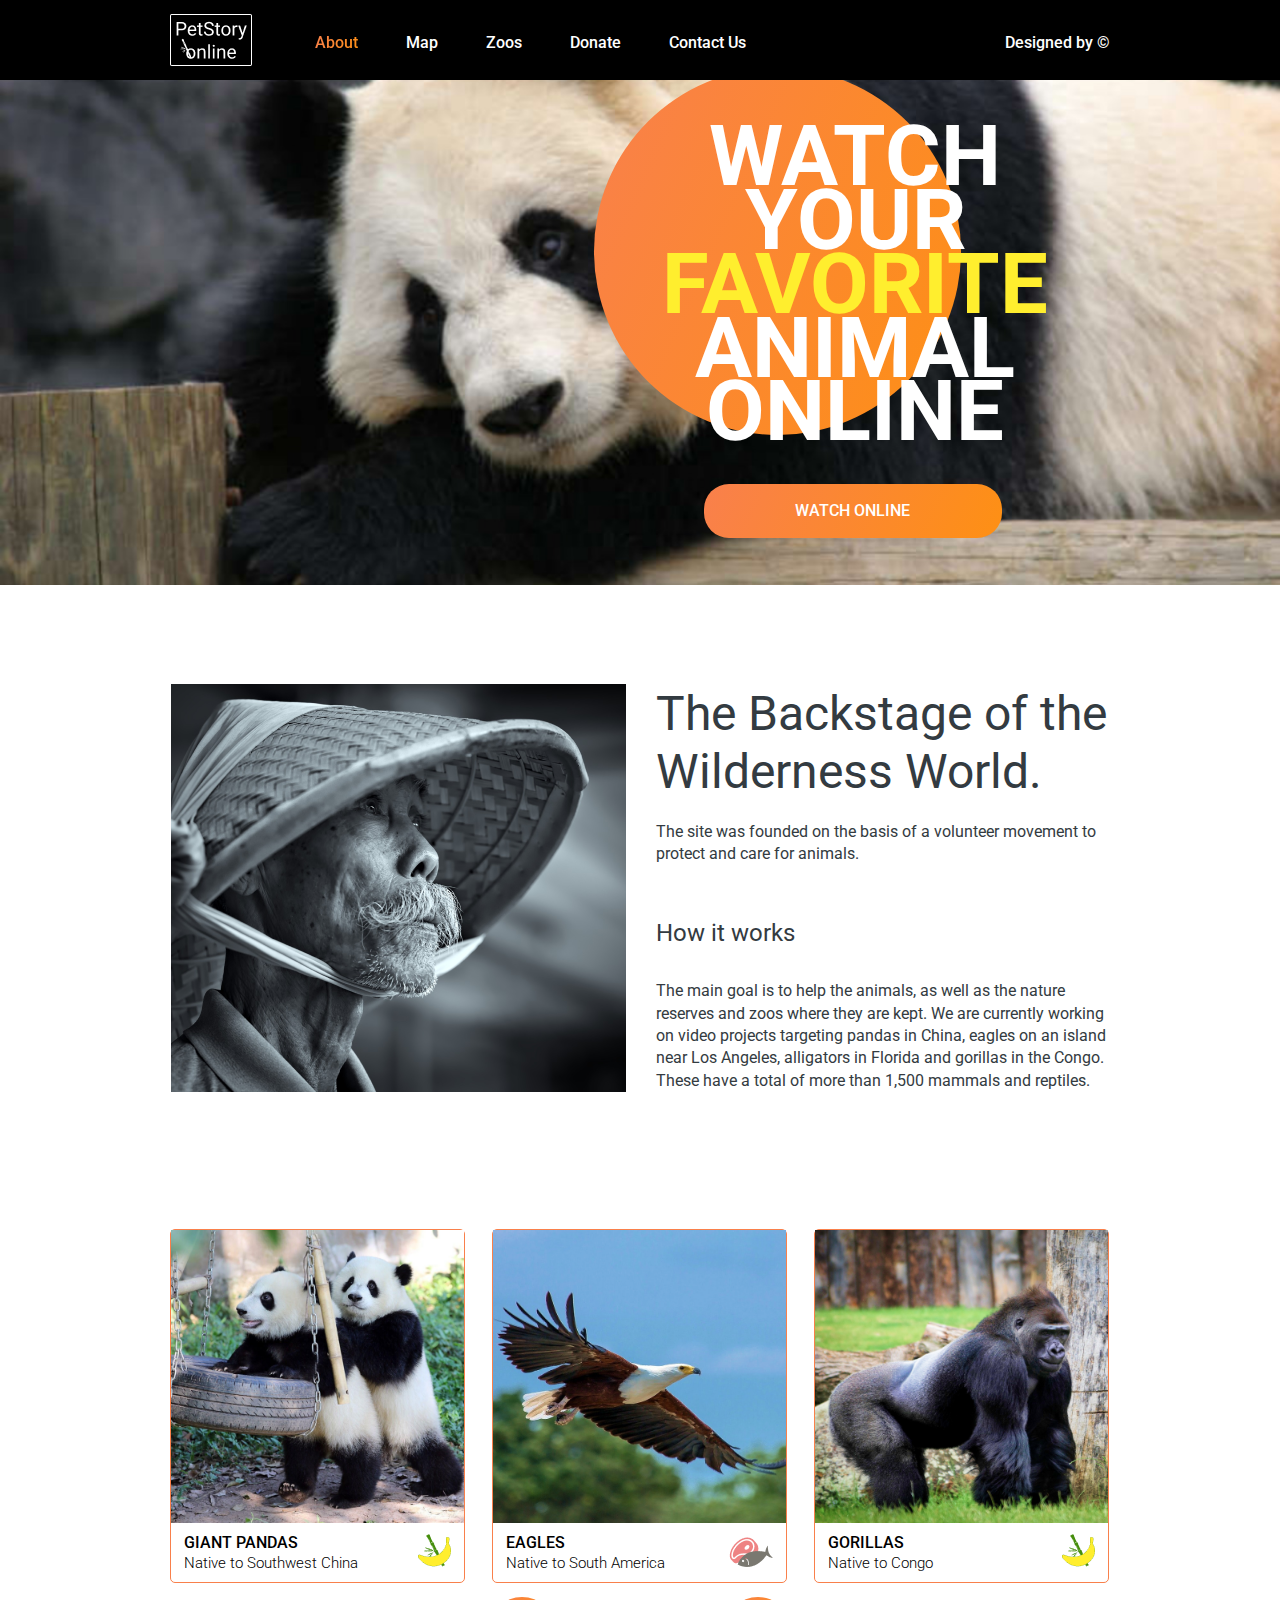
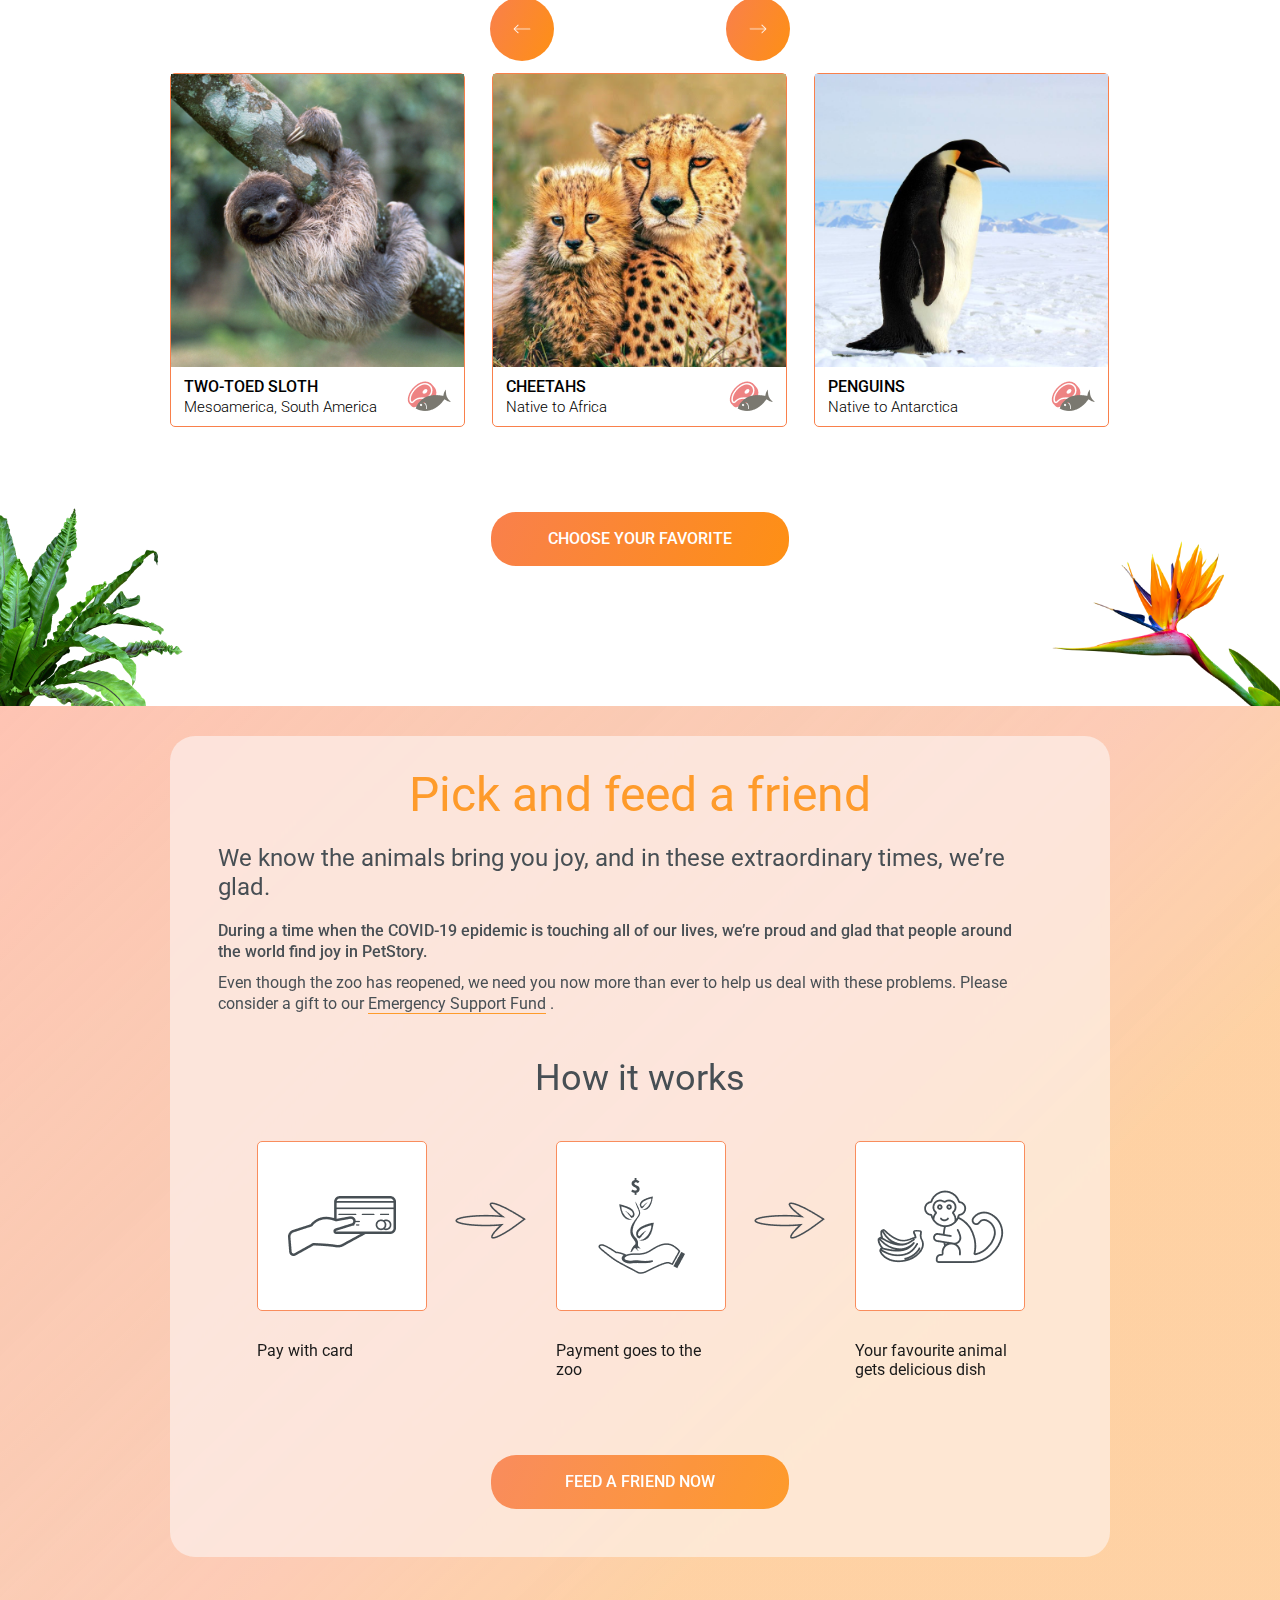
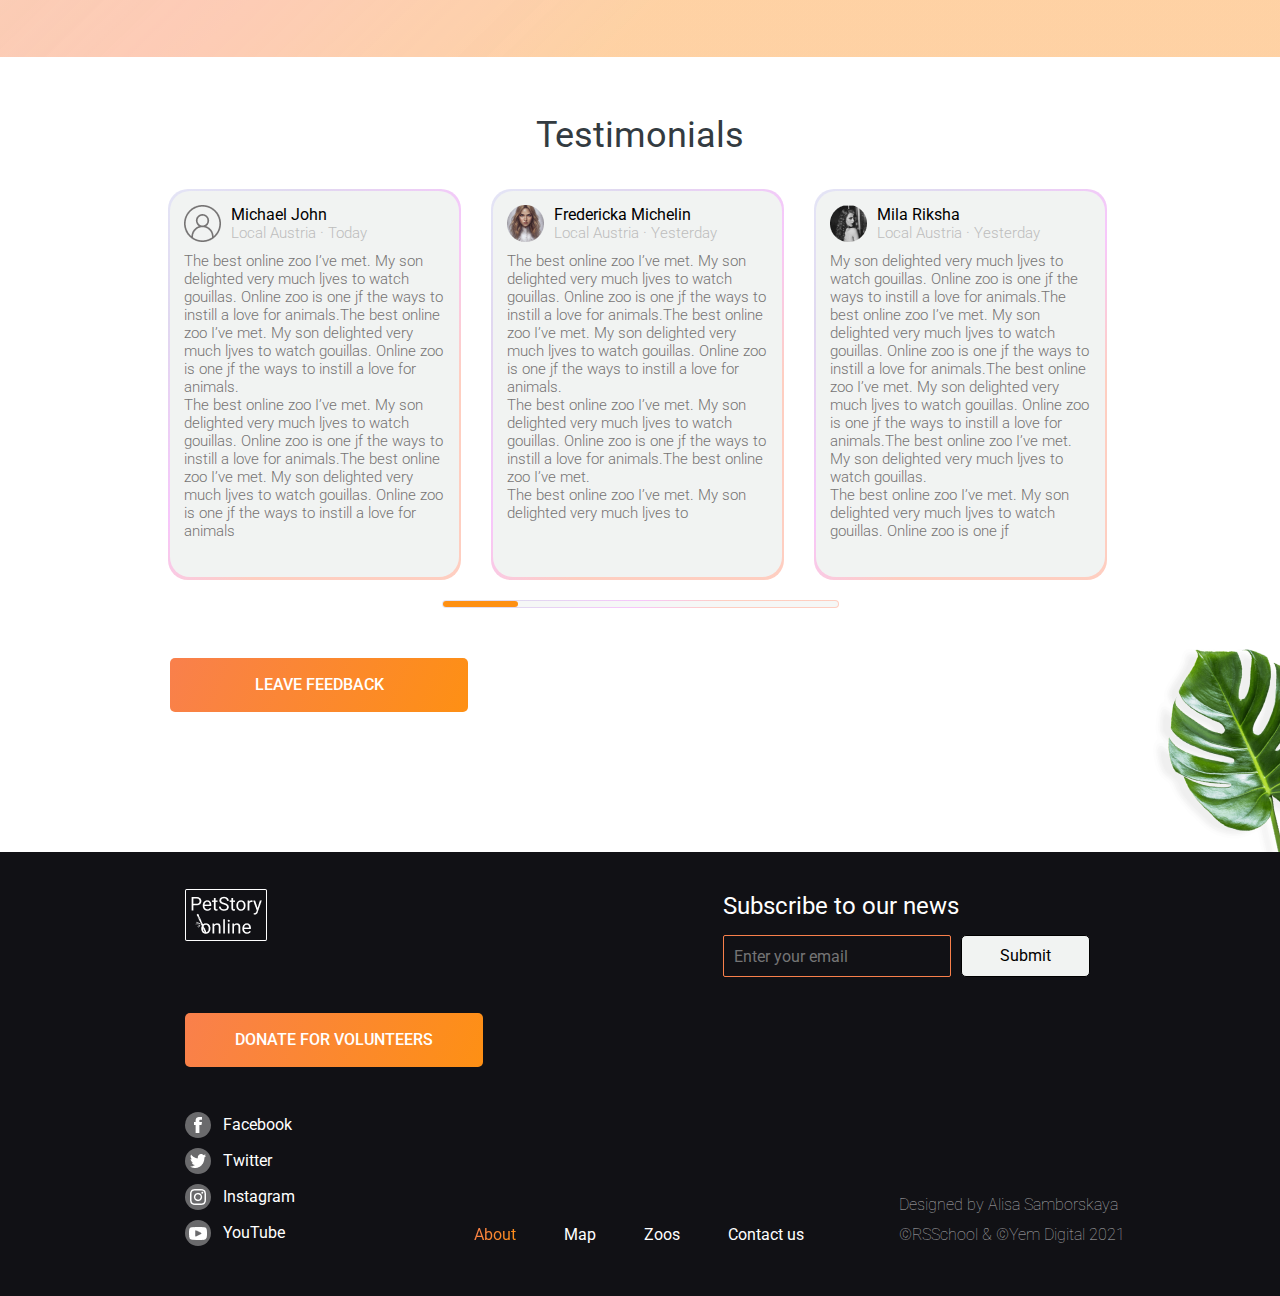
==== pages/main/index.html @ c28e4dde "fix:js" ====
<!DOCTYPE html>
<html lang="en">
<head>
    <meta charset="UTF-8">
    <meta http-equiv="X-UA-Compatible" content="IE=edge">
    <meta name="viewport" content="width=device-width, initial-scale=1.0">
    <title>Online-zoo</title>
    <link rel="stylesheet" href="style.css">
    <link rel="preconnect" href="https://fonts.googleapis.com">
<link rel="preconnect" href="https://fonts.gstatic.com" crossorigin>
<link href="https://fonts.googleapis.com/css2?family=Roboto:wght@100;300;400;500;700&display=swap" rel="stylesheet">
<style>
    html{
    scroll-behavior: smooth;
}
</style>
</head>
<body>
    <header class="header">
      <div class="header_wrap wrapper" id="header">
        <a href="../main/index.html" class="burger_logo"><img src="../../assets/icons/logo_footer (1).png" alt="logo"></a>
        <div class="header_wrap_list">
            <a href="../main/index.html"><img src="../../assets/icons/logo_footer.png" alt="logo"></a>
        <h1>PetStory Online</h1>
       <ul>
        <li class="active"><a href="../main/index.html">About</a></li>
        <li class="active">Map</li>
        <li class="active">Zoos</li>
        <li class="active"><a href="../donate/index.html">Donate</a></li>
        <li class="active">Contact Us</li>
       </ul>
        </div>
       <p><a href="https://www.figma.com/file/XJE8p36rRzBeCbb7orxvt0/online-zoo-3-weeks-(Copy)?node-id=153%3A45" class="active">Designed by ©</a></p>
       <img src="../../assets/icons/burger_menu (1).png" alt="burger" class="burger_menu">
      </div>
    </header>
    <div class="watch">
        <div class="watch_wrap wrapper">
           <div class="watch_wrap_main">
                <div class="watch_wrap_text">
                </div>
                <p>
                    Watch your <span>favorite</span> animal online
                </p>
                <button type="button">watch online</button>
            </div>
        </div>
    </div>
    <main class="main">
        <div class="main_wrap wrapper">
            <img src="../../assets/images/bamboo-cap.png" alt="image" class="image">
            <img src="../../assets/images/bamboo-capsmall.png" alt="image" class="image2">
            <div class="main_info">
                <h2>The Backstage of the Wilderness World.</h2>
                <p class="main_info_text">The site was founded on the basis of a volunteer movement to protect and care for animals.</p>
                <p class="main_info_header">How it works </p>
                <p class="main_info_text2">The main goal is to help the animals, as well as the nature reserves and zoos where they are kept. We are currently working on video projects targeting pandas in China, eagles on an island near Los Angeles, alligators in Florida and gorillas in the Congo. These have a total of more than 1,500 mammals and reptiles.</p>
            </div>
        </div>
       <img src="../../assets/images/flower_foto1.png" alt="flower"
       class="main_fixed">
    </main>
    <div class="foto_fon">
        <img src="../../assets/images/palm_foto (1).png" alt="palm_image" class="foto_fixed0">
        <img src="../../assets/images/palm_foto.png" alt="palm_image" class="foto_fixed">
        <img src="../../assets/images/strelitzia 1.png" alt="palm_image" class="foto_fixed2">
        <div class="foto wrapper">
            <div class="foto_list wrapper">
              <button type="button" class="move_btns"><img src="../../assets/icons/Vector2.png" alt="vector" ></button>
              <div class="list_container">
                  <div class="foto_list_item">
                      <img src="../../assets/images/Rectangle 5.png" alt="animal_foto"  class="animal">
                      <div class="hidden">
                          <div class="hidden_text">
                              <p>giant Pandas</p>
                              <p>Native to Southwest China</p>
                          </div>
                          <img src="../../assets/icons/banana-bamboo_icon.png" alt="icon">
                      </div>
                  </div>
              </div>
              <div class="list_container">
                  <div class="foto_list_item">
                      <img src="../../assets/images/Rectangle 6.png" alt="animal_foto"  class="animal">
                      <div class="hidden">
                          <div class="hidden_text">
                              <p>Eagles</p>
                              <p>Native to South America</p>
                          </div>
                          <img src="../../assets/icons/meet-fish_icon.png" alt="icon">
                      </div>
                  </div>
              </div>
             <div class="list_container">
              <div class="foto_list_item">
                  <img src="../../assets/images/Rectangle 7.png" alt="animal_foto"  class="animal">
                  <div class="hidden">
                      <div class="hidden_text">
                          <p>Gorillas</p>
                          <p>Native to Congo</p>
                      </div>
                      <img src="../../assets/icons/banana-bamboo_icon.png" alt="icon">
                  </div>
              </div>
             </div>
             <div class="list_container">
              <div class="foto_list_item">
                  <img src="../../assets/images/Rectangle 8.png" alt="animal"  class="animal">
                  <div class="hidden">
                      <div class="hidden_text">
                          <p>Two-toed Sloth</p>
                          <p>Mesoamerica, South America</p>
                      </div>
                      <img src="../../assets/icons/meet-fish_icon.png" alt="icon">
                  </div>
              </div>
             </div>
            <div class="list_container">
              <div class="foto_list_item">
                  <img src="../../assets/images/Rectangle 9.png" alt="animal_foto"  class="animal">
                  <div class="hidden">
                      <div class="hidden_text">
                          <p>cheetahs</p>
                          <p>Native to Africa</p>
                      </div>
                      <img src="../../assets/icons/meet-fish_icon.png" alt="icon">
                  </div>
              </div>
            </div>
             <div class="list_container">
              <div class="foto_list_item">
                  <img src="../../assets/images/Rectangle 10.png" alt="animal_foto"  class="animal">
                  <div class="hidden">
                      <div class="hidden_text">
                          <p>Penguins</p>
                          <p>Native to Antarctica</p>
                      </div>
                      <img src="../../assets/icons/meet-fish_icon.png" alt="icon">
                  </div>
              </div>
             </div>
              <button type="button" class="move_btns"><img src="../../assets/icons/Vector2.png" alt="vector" ></button>
            </div>
            <div class="foto_favorite wrapper">
              <button>choose your favorite</button>
            </div>
          </div>
    </div>
    
    <div class="feed">
        <div class="feed_wrap wrapper">
            <h3>Pick and feed a friend</h3>
            <p class="feed_wrap_postheader">We know the animals bring you joy, and in these extraordinary times, we’re glad.</p>
            <p class="feed_wrap_styled">During a time when the COVID-19 epidemic is touching all of our lives, we’re proud and glad that people around the world find joy in PetStory.</p>
            <p class="feed_wrap_text">Even though the zoo has reopened, we need you now more than ever to help us deal with these problems. Please consider a gift to our <span><a href="../donate/index.html">Emergency Support Fund</a></span> . </p>
            <p class="feed_wrap_how">How it works</p>
            <div class="feed_wrap_images">
                <div class="feed_wrap_images_item">
                    <div class="conteiner">
                        <img src="../../assets/icons/pay.png" alt="icon">
                    </div>
                    <div>Pay with card       </div>
                </div>
                <img src="../../assets/icons/Vector.png" alt="arrow" class="arrow">
                <img src="../../assets/icons/arrow_green.png" alt="arrow" class="arrow2">
                <div class="feed_wrap_images_item">
                    <div class="conteiner">
                        <img src="../../assets/icons/zoo.png" alt="icon">
                    </div>
                    <div>Payment goes to the zoo</div>
                </div>
                <img src="../../assets/icons/Vector.png" alt="arrow" class="arrow">
                <img src="../../assets/icons/arrow_green.png" alt="arrow" class="arrow3">
                <div class="feed_wrap_images_item last">
                    <div class="conteiner">
                        <img src="../../assets/icons/monkey.png" alt="icon">
                    </div>
                    <div>Your favourite animal gets delicious dish</div>
                </div>
            </div>
            <div class="feed_btns"><form action="../donate/index.html">
                <button type="submit">Feed a friend now</button>
            </form>
               
            </div>
        </div>
      </div>
      <div class="testimonials">
        <div class="testimonials_wrap wrapper">
            <h3>Testimonials</h3>
            <div class="testimonials_wrap_container">
                <div class="container_item">
                    <div class="border">
                        <div class="container_item_header">
                            <img src="../../assets/icons/user_icon.png" alt="foto">
                            <div>
                                <p>Michael John</p>
                                <p>Local Austria &#183; Today</p>
                            </div>
                        </div>
                        <p class="container_item_text">The best online zoo I’ve met. My son delighted very much ljves to watch gouillas. Online zoo is one jf the ways to instill a love for animals.The best online zoo I’ve met. My son delighted very much ljves to watch gouillas. Online zoo is one jf the ways to instill a love for animals.<br>
                            The best online zoo I’ve met. My son delighted very much ljves to watch gouillas. Online zoo is one jf the ways to instill a love for animals.The best online zoo I’ve met. My son delighted very much ljves to watch gouillas. Online zoo is one jf the ways to instill a love for <span>animals</span>
                            </p>
                    </div>
                </div>
                <div class="container_item">
                    <div class="border">
                        <div class="container_item_header">
                            <img src="../../assets/icons/Ellipse 2.png" alt="foto">
                            <div>
                                <p>Oskar Samborsky</p>
                                <p>Local Austria &#183; Yesterday</p>
                            </div>
                        </div>
                        <p class="container_item_text">Online zoo is one jf the ways to instill a love for animals.The best online zoo I’ve met. My son delighted very much ljves to watch gouillas. Online zoo is one jf the ways to instill a love for animals.The best online zoo I’ve met. My son delighted very much ljves to watch gouillas.<br>The best online zoo I’ve met. My son delighted very much ljves to watch gouillas. Online zoo is one jf the ways to instill a love for animals.The best online zoo I’ve met. My son delighted very much ljves to watch gouillas. Online zoo is one jf the ways to instill a love for</p>
                    </div>
                </div>
                <div class="container_item">
                    <div class="border">
                        <div class="container_item_header">
                            <img src="../../assets/icons/Ellipse 3.png" alt="foto">
                            <div>
                                <p>Fredericka Michelin</p>
                                <p>Local Austria &#183; Yesterday</p>
                            </div>
                        </div>
                        <p class="container_item_text">The best online zoo I’ve met. My son delighted very much ljves to watch gouillas. Online zoo is one jf the ways to instill a love for animals.The best online zoo I’ve met. My son delighted very much ljves to watch gouillas. Online zoo is one jf the ways to instill a love for animals.<br>
                            The best online zoo I’ve met. My son delighted very much ljves to watch gouillas. Online zoo is one jf the ways to instill a love for animals.The best online zoo I’ve met.<br>
                            The best online zoo I’ve met. My son delighted very much ljves to 
                            </p>
                    </div>
                </div>
                <div class="container_item">
                    <div class="border">
                        <div class="container_item_header">
                            <img src="../../assets/icons/Ellipse 2 (1).png" alt="foto">
                            <div>
                                <p>Mila Riksha</p>
                                <p>Local Austria &#183; Yesterday</p>
                            </div>
                        </div>
                        <p class="container_item_text">My son delighted very much ljves to watch gouillas. Online zoo is one jf the ways to instill a love for animals.The best online zoo I’ve met. My son delighted very much ljves to watch gouillas. Online zoo is one jf the ways to instill a love for animals.The best online zoo I’ve met. My son delighted very much ljves to watch gouillas. Online zoo is one jf the ways to instill a love for animals.The best online zoo I’ve met. My son delighted very much ljves to watch gouillas.<br>
                            The best online zoo I’ve met. My son delighted very much ljves to watch gouillas. Online zoo is one jf 
                            </p>
                    </div>
                </div>
            </div>
            <div class="scroll_bar">
                <div class="scroll_bar_border">
                    <div class="scroll_bar_border_item"></div>
                </div>
            </div>
            <div class="testimonials_wrap_btns">
                <button type="button">leave feedback</button>
            </div>
        </div>
        <img src="../../assets/images/leav_foto.png" alt="leave" class="testimonials_fixed">
        <img src="../../assets/images/leav_foto (1).png" alt="leave" class="testimonials_fixed2">
      </div>
      <footer class="footer">
          <div class="footer_wrap wrapper">
            <div class="footer_wrap_media">
                <ul class="social_list">
                    <li><div><a href="https://www.facebook.com" class="link2"><img src="../../assets/icons/Fill 211.png" alt="icon"></a></div><a href="https://www.facebook.com" class="link">Facebook</a></li>
                    <li><div><a href="https://twitter.com/?lang=ru" class="link2"><img src="../../assets/icons/Fill 172.png" alt="icon"></a></a></div><a href="https://twitter.com/?lang=ru" class="link">Twitter</a></li>
                    <li><div><a href="https://www.instagram.com" class="link2"><img src="../../assets/icons/Fill 166.png" alt="icon"></a></div><a href="https://www.instagram.com" class="link">Instagram</a></li>
                    <li><div><a href="https://www.youtube.com" class="link2"><img src="../../assets/icons/Fill 213.png" alt="icon"></a></div><a href="https://www.youtube.com" class="link">YouTube</a></li>
                </ul>
                <ul class="footer_wrap_list">
                    <li class="active_footer"><a href="#header" class="link">About</a></li>
                    <li class="active_footer">Map</li>
                    <li class="active_footer">Zoos</li>
                    <li class="active_footer">Contact us</li>
                </ul>
                <div class="footer_wrap_email_design">
                    <p>Designed by Alisa Samborskaya</p>
                    <p>©RSSchool & ©Yem Digital 2021</p>
                 </div>
            </div>
            <div class="footer_wrap_email">
                <form action="../donate/index.html" class="form1">
                    <img src="../../assets/icons/bamboo_mini.png" alt="img" class="mini">
                    <a href="#header" class="logo"><img src="../../assets/icons/logo_footer.png" alt="logo"></a>
                    <a href="#header" class="logo3"><img src="../../assets/icons/PetStory online2.png" alt="logo"></a>
                    <button type="submit">donate for volunteers</button>
                </form>
                <div class="right_form">
                    <p class="footer_wrap_email_text">Subscribe to our news</p>
                 <form class="form2">
                    <input type="email" name="email" id="email" placeholder="Enter your email" required>
                    <button type="submit" class="inp_btn">Submit</button>
                 </form>
            </div>
          </div>
       </div>
      </footer>
    <script src="script.js"></script>
</body>
</html>
---- pages/main/style.css ----
* {
  margin: 0;
  padding: 0;
  font-family: "Roboto", sans-serif;
}

a {
  text-decoration: none;
  color: inherit;
}

.focused {
  background: linear-gradient(113.96deg, #F9804B 1.49%, #FE9013 101.44%);
  -webkit-background-clip: text;
  -webkit-text-fill-color: transparent;
  background-clip: text;
  cursor: pointer;
  border: none;
  box-shadow: none;
  outline: none;
}

.wrapper {
  width: 1160px;
  margin: 0 auto;
  overflow: hidden;
}

.header {
  background-color: #000000;
  font-weight: 500;
  font-size: 16px;
  line-height: 140%;
  color: #FFFFFF;
}
.header .burger_menu {
  display: none;
}
.header .burger_logo {
  display: none;
}
.header_wrap {
  display: flex;
  justify-content: space-between;
  align-items: center;
  padding: 14px 0;
}
.header_wrap h1 {
  display: none;
}
.header_wrap_list {
  display: flex;
  align-items: center;
  gap: 63px;
}
.header_wrap ul {
  display: flex;
  gap: 58px;
}
.header_wrap ul li {
  list-style-type: none;
}
.header_wrap ul li:hover {
  background: linear-gradient(113.96deg, #F9804B 1.49%, #FE9013 101.44%);
  -webkit-background-clip: text;
  -webkit-text-fill-color: transparent;
  background-clip: text;
  cursor: pointer;
}
.header_wrap a {
  text-decoration: none;
  color: #FFFFFF;
}
.header_wrap a:hover {
  background: linear-gradient(113.96deg, #F9804B 1.49%, #FE9013 101.44%);
  -webkit-background-clip: text;
  -webkit-text-fill-color: transparent;
  background-clip: text;
  cursor: pointer;
}

.watch {
  width: 100%;
  height: 700px;
  background-image: url(../../assets/images/Giant\ Panda.png);
  background-repeat: no-repeat;
  background-position: center;
  background-size: cover;
}
.watch_wrap {
  display: flex;
  justify-content: right;
}
.watch_wrap_main {
  display: flex;
  flex-direction: column;
  margin-top: 12px;
  align-items: center;
  gap: 60px;
}
.watch_wrap_main button {
  background: linear-gradient(113.96deg, #F9804B 1.49%, #FE9013 101.44%);
  width: 298px;
  height: 54px;
  border-radius: 25px;
  font-weight: 500;
  font-size: 16px;
  line-height: 140%;
  text-align: center;
  text-transform: uppercase;
  color: #FFFFFF;
  border: none;
  margin-left: 170px;
}
.watch_wrap_main button:hover {
  background: #E47209;
}
.watch_wrap_main button:active {
  background: #4B9200;
}
.watch_wrap_main p {
  margin-top: -450px;
  margin-left: 165px;
  width: 500px;
  z-index: 5;
  font-style: normal;
  font-weight: 700;
  font-size: 106.496px;
  line-height: 75%;
  text-transform: uppercase;
  color: #FFFFFF;
  text-align: center;
}
.watch_wrap_main p span {
  color: #FFEE2E;
}
.watch_wrap_text {
  margin-right: 15px;
  background: linear-gradient(113.96deg, #F9804B 1.49%, #FE9013 101.44%);
  border-radius: 50%;
  width: 465px;
  height: 465px;
}

.main {
  position: relative;
  margin-left: 2px;
  margin-top: 140px;
  margin-bottom: 155px;
}
.main_fixed {
  position: absolute;
  right: 0;
  top: -130px;
}
.main_wrap {
  display: flex;
  gap: 85px;
  justify-content: space-between;
  color: #333B41;
}
.main_wrap .image2 {
  display: none;
}
.main_info_text {
  margin-top: 20px;
  font-weight: 400;
  font-size: 16px;
  line-height: 140%;
}
.main_info_text2 {
  margin-top: 32px;
  font-weight: 400;
  font-size: 16px;
  line-height: 140%;
}
.main_info h2 {
  font-weight: 400;
  font-size: 48px;
  line-height: 120%;
}
.main_info_header {
  margin-top: 54px;
  margin-bottom: 12px;
  font-size: 24px;
  line-height: 120%;
}

.foto {
  position: relative;
}
.foto_fixed0 {
  display: none;
}
.foto_fixed {
  position: absolute;
  bottom: 0;
}
.foto_fixed2 {
  position: absolute;
  bottom: 0;
  right: 0;
}
.foto_favorite {
  padding: 80px 0 100px;
  display: flex;
  justify-content: center;
  align-items: center;
}
.foto_favorite button {
  background: linear-gradient(113.96deg, #F9804B 1.49%, #FE9013 101.44%);
  width: 298px;
  height: 54px;
  border-radius: 25px;
  font-weight: 500;
  font-size: 16px;
  line-height: 140%;
  text-align: center;
  text-transform: uppercase;
  color: #FFFFFF;
  border: none;
}
.foto_favorite button:hover {
  background: #E47209;
}
.foto_favorite button:active {
  background: #4B9200;
}
.foto .move_btns {
  background: linear-gradient(113.96deg, #F9804B 1.49%, #FE9013 101.44%);
  display: flex;
  justify-content: center;
  align-items: center;
  border: none;
  padding: 27px 23px;
  border-radius: 50%;
  position: absolute;
  top: 50%;
  transform: translate(0, -37%);
}
.foto .move_btns:hover {
  background: #E47209;
}
.foto .move_btns:active {
  background: #4B9200;
}
.foto .move_btns:first-child {
  left: -81px;
}
.foto .move_btns:last-child {
  right: -81px;
}
.foto .move_btns:last-child img {
  transform: rotate(180deg);
}
.foto_list {
  position: relative;
  display: flex;
  flex-wrap: wrap;
  align-items: center;
}
.foto_list .list_container {
  height: 426px;
  margin-right: 27px;
  margin-top: 20px;
}
.foto_list .list_container:nth-child(4) {
  margin-right: 0px;
}
.foto_list .list_container:nth-child(7) {
  margin-right: 0px;
}
.foto_list_item {
  position: relative;
  display: flex;
  flex-direction: column;
  border: 1px solid #F9804B;
  border-radius: 5px;
  width: 366px;
  height: 426px;
  transition: 0.5s;
}
.foto_list_item .animal_foto {
  width: 366px;
  position: absolute;
}
.foto_list_item:hover .animal {
  transition: 0.5s;
  filter: brightness(50%);
  transform: scale(1.05);
}
.foto_list_item:hover .hidden {
  bottom: 50%;
}
.foto_list_item:hover .hidden p {
  color: #E0D8F0;
}

.foto_fon {
  position: relative;
}

.hidden {
  justify-content: space-between;
  position: absolute;
  bottom: 0;
  right: 0;
  left: 0;
  display: flex;
  transition: 0.7s;
  align-items: center;
  padding: 8px 13px 15px;
}
.hidden p:first-child {
  font-weight: 500;
  font-size: 16px;
  line-height: 140%;
  text-transform: uppercase;
  color: #000000;
}
.hidden p:last-child {
  font-weight: 300;
  font-size: 15px;
  line-height: 120%;
  color: #000000;
}

.feed {
  background: linear-gradient(315.75deg, rgba(254, 210, 144, 0.7) 30.06%, #FEBDAB 100.95%, rgba(254, 210, 144, 0.7) 106.36%), linear-gradient(315.75deg, rgba(254, 189, 171, 0.74) 30.06%, rgba(243, 169, 248, 0.66) 50.74%, #E0D8F0 80.49%, #EAF7FE 127.9%, #EAF7FE 149.54%), linear-gradient(315.75deg, rgba(254, 189, 171, 0.74) 30.06%, rgba(243, 169, 248, 0.66) 50.74%, #E0D8F0 80.49%, #EAF7FE 127.9%, #EAF7FE 149.54%);
  opacity: 0.9;
  padding: 69px 0 100px;
}
.feed .feed_btns {
  display: flex;
  justify-content: center;
  padding-top: 57px;
  margin-right: 67px;
}
.feed .feed_btns button {
  background: linear-gradient(113.96deg, #F9804B 1.49%, #FE9013 101.44%);
  width: 298px;
  height: 54px;
  border-radius: 25px;
  font-weight: 500;
  font-size: 16px;
  line-height: 140%;
  text-align: center;
  text-transform: uppercase;
  color: #FFFFFF;
  border: none;
}
.feed .feed_btns button:hover {
  background: #E47209;
}
.feed .feed_btns button:active {
  background: #4B9200;
}
.feed_wrap {
  background: rgba(253, 253, 255, 0.52);
  -webkit-backdrop-filter: blur(2px);
          backdrop-filter: blur(2px);
  border-radius: 25px;
  padding: 41px 30px 59px 99px;
  box-sizing: border-box;
}
.feed_wrap h3 {
  margin-right: 58px;
  font-weight: 400;
  font-size: 48px;
  line-height: 120%;
  text-align: center;
  color: #FE9013;
}
.feed_wrap_postheader {
  font-weight: 400;
  font-size: 24px;
  line-height: 120%;
  color: #333B41;
  margin-top: 35px;
}
.feed_wrap_styled {
  font-weight: 500;
  font-size: 16px;
  line-height: 130%;
  color: #333B41;
  margin-top: 40px;
}
.feed_wrap_text {
  font-weight: 400;
  font-size: 16px;
  line-height: 130%;
  color: #333B41;
  margin-top: 10px;
  width: 863px;
}
.feed_wrap_text span {
  border-bottom: 1px solid #FE9013;
}
.feed_wrap_how {
  font-weight: 400;
  font-size: 36px;
  line-height: 130%;
  color: #333B41;
  margin: 60px 70px 40px 0;
  text-align: center;
}
.feed_wrap_images {
  display: flex;
  align-items: center;
  gap: 30px;
  justify-content: center;
  margin-right: 65px;
}
.feed_wrap_images .arrow {
  margin-bottom: 85px;
}
.feed_wrap_images .arrow2 {
  display: none;
}
.feed_wrap_images .arrow3 {
  display: none;
}
.feed_wrap_images_item {
  display: flex;
  flex-direction: column;
  gap: 30px;
  width: 168px;
  height: 244px;
}
.feed_wrap_images_item .conteiner {
  border: 1px solid #F9804B;
  border-radius: 5px;
  width: 168px;
  height: 168px;
  background: #FFFFFF;
  display: flex;
  justify-content: center;
  align-items: center;
}

.testimonials {
  margin-top: 140px;
  position: relative;
  padding-bottom: 180px;
}
.testimonials_wrap {
  display: flex;
  flex-direction: column;
  align-items: center;
}
.testimonials_wrap h3 {
  font-weight: 400;
  font-size: 36px;
  line-height: 130%;
  text-align: center;
  color: #333B41;
  margin-bottom: 50px;
}
.testimonials_wrap_container {
  display: flex;
  gap: 30px;
  margin-bottom: 10px;
}
.testimonials_wrap .container_item {
  background: linear-gradient(315.75deg, rgba(254, 189, 171, 0.74) 30.06%, rgba(243, 169, 248, 0.66) 50.74%, #E0D8F0 80.49%, #EAF7FE 127.9%, #EAF7FE 149.54%);
  padding: 2px;
  border-radius: 20px;
  width: 268px;
  height: 391px;
  box-sizing: border-box;
  overflow-y: hidden;
}
.testimonials_wrap .container_item .border {
  background-color: #F1F3F2;
  border-radius: 20px;
  padding: 14px;
  padding-bottom: 20px;
}
.testimonials_wrap .container_item_header {
  display: flex;
  align-items: center;
  margin-bottom: 10px;
  gap: 10px;
}
.testimonials_wrap .container_item_header p:first-child {
  font-weight: 400;
  font-size: 16px;
  line-height: 120%;
  color: #000000;
}
.testimonials_wrap .container_item_header p:last-child {
  font-weight: 300;
  font-size: 15px;
  line-height: 120%;
  color: #BDBDBD;
}
.testimonials_wrap .container_item_text {
  font-weight: 300;
  font-size: 15px;
  line-height: 120%;
  color: #767474;
}
.testimonials_wrap .scroll_bar {
  margin-top: 10px;
  margin-bottom: 30px;
  width: 599px;
  height: 8px;
  padding: 1px;
  box-sizing: border-box;
  border-radius: 5px;
  background: linear-gradient(315.75deg, rgba(254, 189, 171, 0.74) 30.06%, rgba(243, 169, 248, 0.66) 50.74%, #E0D8F0 80.49%, #EAF7FE 127.9%, #EAF7FE 149.54%);
}
.testimonials_wrap .scroll_bar_border {
  background: #F5F7F6;
  width: 597px;
  height: 6px;
  border-radius: 5px;
}
.testimonials_wrap .scroll_bar_border_item {
  height: 6px;
  border-radius: 5px;
  background: #FE9013;
  width: 115.2px;
}
.testimonials_wrap .scroll_bar_border_item:hover {
  background: #E47209;
}
.testimonials_wrap .scroll_bar_border_item:active {
  background: #4B9200;
}
.testimonials_wrap_btns {
  align-self: flex-start;
}
.testimonials_wrap_btns button {
  background: linear-gradient(113.96deg, #F9804B 1.49%, #FE9013 101.44%);
  width: 298px;
  height: 54px;
  border-radius: 25px;
  font-weight: 500;
  font-size: 16px;
  line-height: 140%;
  text-align: center;
  text-transform: uppercase;
  color: #FFFFFF;
  border: none;
  border-radius: 5px;
}
.testimonials_wrap_btns button:hover {
  background: #E47209;
}
.testimonials_wrap_btns button:active {
  background: #4B9200;
}
.testimonials_fixed {
  position: absolute;
  right: 0;
  bottom: 0;
}
.testimonials_fixed2 {
  display: none;
}

.footer {
  background: #111115;
}
.footer_wrap {
  display: flex;
  padding: 41px 0 50px;
  flex-direction: column-reverse;
}
.footer_wrap_list {
  display: flex;
  list-style: none;
  font-weight: 400;
  font-size: 16px;
  line-height: 140%;
  color: #FFFFFF;
  align-self: flex-end;
  margin-left: 120px;
  z-index: 5;
}
.footer_wrap_list li {
  margin-right: 60px;
}
.footer_wrap_list li:last-child {
  margin-right: 0px;
}
.footer_wrap_list .link {
  text-decoration: none;
  color: #FFFFFF;
}
.footer_wrap_list li:hover {
  background: linear-gradient(113.96deg, #F9804B 1.49%, #FE9013 101.44%);
  -webkit-background-clip: text;
  -webkit-text-fill-color: transparent;
  background-clip: text;
  cursor: pointer;
}
.footer_wrap_media {
  display: flex;
  align-items: flex-end;
  justify-content: space-between;
}
.footer_wrap_media .logo {
  width: 82px;
}
.footer_wrap_media .social_list .link2 {
  display: flex;
  align-items: center;
}
.footer_wrap_media ul {
  list-style: none;
}
.footer_wrap_media ul li {
  display: flex;
  gap: 12px;
  align-items: center;
  font-weight: 400;
  font-size: 16px;
  line-height: 140%;
  color: #FFFFFF;
  margin-top: 10px;
}
.footer_wrap_media ul li a {
  text-decoration: none;
  color: #FFFFFF;
}
.footer_wrap_media ul li div {
  width: 26px;
  height: 26px;
  border-radius: 50%;
  display: flex;
  justify-content: center;
  align-items: center;
  background: rgba(196, 196, 196, 0.5);
}
.footer_wrap_media ul li:hover a {
  color: #4B9200;
  cursor: pointer;
}
.footer_wrap_media ul li:hover div {
  background: #4B9200;
}
.footer_wrap_email {
  display: flex;
  justify-content: space-between;
}
.footer_wrap_email .form1 {
  margin-top: -3px;
  display: flex;
  flex-direction: column;
  align-items: flex-start;
}
.footer_wrap_email .form1 .logo2 {
  display: none;
}
.footer_wrap_email .form1 .logo3 {
  display: none;
}
.footer_wrap_email .form1 .mini {
  display: none;
}
.footer_wrap_email .form1 button {
  background: linear-gradient(113.96deg, #F9804B 1.49%, #FE9013 101.44%);
  width: 298px;
  height: 54px;
  border-radius: 25px;
  font-weight: 500;
  font-size: 16px;
  line-height: 140%;
  text-align: center;
  text-transform: uppercase;
  color: #FFFFFF;
  border: none;
  border-radius: 5px;
  margin: 58px 0 35px;
}
.footer_wrap_email .form1 button:hover {
  background: #E47209;
}
.footer_wrap_email .form1 button:active {
  background: #4B9200;
}
.footer_wrap_email_text {
  font-weight: 400;
  font-size: 24px;
  line-height: 120%;
  color: #FFFFFF;
}
.footer_wrap_email form {
  margin-top: 14px;
  display: flex;
  gap: 10px;
  align-items: center;
}
.footer_wrap_email form #email {
  padding-left: 10px;
  border-radius: 2px;
  font-weight: 400;
  font-size: 16px;
  line-height: 140%;
  color: #BDBDBD;
  border: #F9804B solid 1px;
  width: 228px;
  height: 42px;
  box-sizing: border-box;
  background-color: inherit;
}
.footer_wrap_email form #email:active {
  border: 1px solid #4B9200;
}
.footer_wrap_email form button {
  width: 129px;
  height: 42px;
  background: #F1F3F2;
  border: 1px solid #000000;
  border-radius: 5px;
  font-weight: 400;
  font-size: 16px;
  line-height: 140%;
  color: #000000;
}
.footer_wrap_email form .inp_btn:hover {
  color: #4B9200;
  border: 1px solid #4B9200;
}
.footer_wrap_email_design {
  font-weight: 100;
  font-size: 16px;
  line-height: 130%;
  color: #B4B4B6;
}
.footer_wrap_email_design p:last-child {
  margin-top: 10px;
}

@media (min-width: 1000px) and (max-width: 1599px) {
  .wrapper {
    width: 1000px;
    padding: 0 30px;
    box-sizing: border-box;
    overflow: visible;
  }
  .header {
    background-color: #000000;
    font-weight: 500;
    font-size: 16px;
    line-height: 140%;
    color: #FFFFFF;
  }
  .header_wrap {
    display: flex;
    justify-content: space-between;
    align-items: center;
    padding: 14px 30px 8px;
    box-sizing: border-box;
  }
  .header_wrap_list {
    display: flex;
    align-items: center;
    gap: 63px;
  }
  .header_wrap ul {
    display: flex;
    gap: 48px;
  }
  .watch {
    height: 505px;
    box-sizing: border-box;
  }
  .watch_wrap {
    overflow: hidden;
  }
  .watch_wrap_main {
    margin-top: 18px;
    align-items: center;
    padding-right: 50px;
  }
  .watch_wrap_main p {
    margin-top: -370px;
    margin-left: 145px;
    margin-right: 5px;
    width: 400px;
    z-index: 5;
    font-size: 85px;
    line-height: 75%;
  }
  .watch_wrap_main button {
    margin-top: -20px;
    margin-left: 135px;
  }
  .watch_wrap_text {
    margin-top: -30px;
    margin-right: 15px;
    width: 367px;
    height: 367px;
  }
  .main {
    margin-top: 100px;
    margin-bottom: 117px;
  }
  .main_fixed {
    display: none;
  }
  .main_wrap {
    align-items: center;
    gap: 30px;
  }
  .main_wrap .main_info_text2 {
    width: 454px;
  }
  .main_wrap .image {
    display: none;
  }
  .main_wrap .image2 {
    margin-top: -2px;
    display: block;
  }
  .foto {
    padding: 0;
  }
  .foto_fixed {
    display: none;
  }
  .foto_fixed0 {
    position: absolute;
    bottom: 0;
    display: block;
  }
  .foto_fixed2 {
    position: absolute;
    bottom: 0;
    right: 0;
    width: 241px;
  }
  .foto_favorite {
    padding: 85px 0 140px;
  }
  .foto .move_btns {
    transform: translate(0, -33%);
  }
  .foto .move_btns:first-child {
    left: 35%;
  }
  .foto .move_btns:last-child {
    right: 35%;
  }
  .foto .move_btns:last-child img {
    transform: rotate(180deg);
  }
  .foto_list .list_container {
    height: 354px;
    margin-right: 27px;
  }
  .foto_list .list_container:nth-child(6) {
    margin-top: 90px;
  }
  .foto_list .list_container:nth-child(5) {
    margin-top: 90px;
  }
  .foto_list .list_container:nth-child(7) {
    margin-top: 90px;
  }
  .foto_list_item {
    width: 295px;
    height: 354px;
    box-sizing: border-box;
  }
  .hidden {
    margin-bottom: -5px;
  }
  .feed {
    padding: 30px 30px 100px;
  }
  .feed .feed_btns {
    padding-top: 70px;
    margin-right: 0px;
  }
  .feed_wrap {
    padding: 30px 48px 48px;
    width: 940px;
  }
  .feed_wrap h3 {
    margin-right: 0px;
  }
  .feed_wrap_postheader {
    margin-top: 20px;
  }
  .feed_wrap_styled {
    margin-top: 20px;
    padding-right: 40px;
  }
  .feed_wrap_text {
    width: 813px;
  }
  .feed_wrap_how {
    margin: 40px 0px 40px 0;
    text-align: center;
  }
  .feed_wrap_images {
    gap: 30px;
    margin-left: 65px;
  }
  .feed_wrap_images .arrow {
    margin-bottom: 85px;
  }
  .feed_wrap_images_item {
    display: flex;
    flex-direction: column;
    gap: 30px;
    width: 168px;
    height: 244px;
  }
  .testimonials {
    margin-top: 55px;
    padding-bottom: 140px;
    overflow: hidden;
  }
  .testimonials_wrap h3 {
    margin-bottom: 30px;
  }
  .testimonials_wrap_container {
    display: flex;
    gap: 30px;
    margin-left: -5px;
    margin-bottom: 10px;
  }
  .testimonials_wrap .container_item {
    width: 293px;
    height: 391px;
    box-sizing: border-box;
    overflow-y: hidden;
  }
  .testimonials_wrap .container_item .border {
    padding: 14px;
    padding-bottom: 20px;
    height: 91%;
  }
  .testimonials_wrap .container_item_header {
    display: flex;
    align-items: center;
    margin-bottom: 10px;
    gap: 10px;
  }
  .testimonials_wrap .container_item:nth-child(2) {
    display: none;
  }
  .testimonials_wrap .scroll_bar {
    width: 397px;
    margin-bottom: 50px;
  }
  .testimonials_wrap .scroll_bar_border {
    background: #F5F7F6;
    width: 395px;
    height: 6px;
    border-radius: 5px;
  }
  .testimonials_wrap .scroll_bar_border_item {
    width: 75px;
  }
  .testimonials_fixed {
    display: none;
  }
  .testimonials_fixed2 {
    display: block;
    position: absolute;
    bottom: -90px;
    right: 0;
  }
  .footer {
    background: #111115;
    padding: 40px 0px 50px 0px;
  }
  .footer_wrap {
    display: flex;
    flex-direction: column-reverse;
    box-sizing: border-box;
    width: 960px;
  }
  .footer_wrap_media {
    margin-left: -5px;
  }
  .footer_wrap_media .footer_wrap_email_design {
    margin-right: -35px;
  }
  .footer_wrap_list {
    margin-left: 123px;
  }
  .footer_wrap_list li {
    margin-right: 48px;
  }
  .footer_wrap_list li:last-child {
    margin-right: 40px;
  }
  .footer_wrap_email {
    margin-left: -5px;
  }
  .footer_wrap_email .form2 {
    margin-top: 14px;
    padding-right: 0px;
    margin-right: 0px;
  }
}
@media (min-width: 640px) and (max-width: 999px) {
  .wrapper {
    width: 640px;
    padding: 0 20px;
    box-sizing: border-box;
    overflow: visible;
  }
  .header {
    width: 100vw;
    position: fixed;
    top: 0;
    background-color: #000000;
    z-index: 10;
  }
  .header_wrap {
    padding: 3px 20px 0px;
  }
  .header_wrap_list {
    display: none;
  }
  .header_wrap p {
    display: none;
  }
  .header_wrap .burger_menu {
    display: block;
    margin-top: -10px;
  }
  .header_wrap .burger_logo {
    display: block;
  }
  .watch {
    height: 338px;
    margin-top: 39px;
  }
  .watch_wrap {
    overflow: hidden;
  }
  .watch_wrap_main {
    margin-top: 0px;
    align-items: center;
    padding-right: 0;
  }
  .watch_wrap_main p {
    margin-top: -260px;
    margin-left: 145px;
    width: 255px;
    font-size: 54.2894px;
  }
  .watch_wrap_main button {
    margin-top: -65px;
    margin-left: -499px;
    margin-right: 0;
  }
  .watch_wrap_text {
    margin-top: 5px;
    width: 237.5px;
    height: 237.5px;
    margin-right: -60px;
  }
  .main {
    margin-top: 0px;
    padding-top: 57px;
    margin-bottom: 0px;
    padding-bottom: 80px;
    overflow: hidden;
  }
  .main_fixed {
    display: block;
    width: 160px;
    top: -10px;
    right: -30px;
  }
  .main_wrap {
    align-items: center;
  }
  .main_wrap .main_info_text {
    width: 454px;
  }
  .main_wrap .main_info_text2 {
    width: 480px;
    margin-top: 18px;
  }
  .main_wrap .main_info_header {
    margin-top: 30px;
  }
  .main_wrap .image {
    display: none;
  }
  .main_wrap .image2 {
    display: none;
  }
  .foto {
    padding: 0;
  }
  .foto_fixed {
    display: block;
    width: 130px;
    left: 3px;
  }
  .foto_fixed0 {
    display: none;
  }
  .foto_fixed2 {
    position: absolute;
    bottom: 0;
    right: 0;
    width: 175px;
  }
  .foto_favorite {
    padding: 60px 0 102px;
  }
  .foto .move_btns {
    transform: translate(0, -57%);
  }
  .foto .move_btns:first-child {
    left: 38%;
  }
  .foto .move_btns:last-child {
    right: 38%;
  }
  .foto .move_btns:last-child img {
    transform: rotate(180deg);
  }
  .foto_list {
    padding: 20;
    margin: 0;
    gap: 0;
    justify-content: center;
  }
  .foto_list .list_container {
    height: 332px;
    margin-right: 0px;
    margin-top: 0px;
  }
  .foto_list .list_container:nth-child(2) {
    margin-right: 25px;
  }
  .foto_list .list_container:nth-child(4) {
    margin-right: 25px;
    margin-top: 90px;
  }
  .foto_list .list_container:nth-child(5) {
    margin-top: 90px;
  }
  .foto_list .list_container:nth-child(6) {
    display: none;
  }
  .foto_list .list_container:nth-child(7) {
    display: none;
  }
  .foto_list_item {
    width: 285px;
    height: 332px;
  }
  .hidden {
    margin-bottom: -5px;
    padding-right: 3px;
  }
  .hidden p:first-child {
    font-size: 12.4695px;
  }
  .hidden p:last-child {
    font-size: 11.6901px;
  }
  .feed {
    padding: 20px 0px 20px;
    margin: 0;
  }
  .feed .feed_btns {
    padding-top: 40px;
    margin-right: 0px;
  }
  .feed_wrap {
    padding: 10px 20px 60px;
    width: 640px;
  }
  .feed_wrap h3 {
    margin-right: 0px;
    font-size: 42px;
  }
  .feed_wrap_postheader {
    margin-top: 20px;
    font-size: 22px;
  }
  .feed_wrap_styled {
    margin-top: 20px;
    padding-right: 0px;
    font-size: 16px;
  }
  .feed_wrap_text {
    width: 600px;
    font-size: 16px;
  }
  .feed_wrap_how {
    padding-top: 30px;
    margin: 0px 0px 20px 0;
    text-align: center;
  }
  .feed_wrap_images {
    gap: 42px;
    margin-left: 60px;
    position: relative;
  }
  .feed_wrap_images .arrow {
    display: none;
  }
  .feed_wrap_images .arrow2 {
    display: block;
    position: absolute;
    top: -19px;
    left: 80px;
  }
  .feed_wrap_images .arrow3 {
    display: block;
    position: absolute;
    top: -19px;
    right: 100px;
  }
  .feed_wrap_images_item {
    display: flex;
    flex-direction: column;
    gap: 30px;
    width: 168px;
    height: 244px;
  }
  .testimonials {
    margin-top: 60px;
    padding-bottom: 81px;
    overflow: hidden;
  }
  .testimonials_wrap {
    overflow: hidden;
  }
  .testimonials_wrap h3 {
    margin-bottom: 30px;
  }
  .testimonials_wrap_container {
    flex-direction: column;
    gap: 15px;
    margin-left: -5px;
    margin-bottom: 10px;
  }
  .testimonials_wrap .container_item {
    width: 600px;
    height: 109px;
  }
  .testimonials_wrap .container_item .border {
    padding: 14px;
    padding-bottom: 20px;
    height: 67%;
  }
  .testimonials_wrap .container_item .border .container_item_text {
    overflow: hidden;
    height: 36px;
  }
  .testimonials_wrap .container_item_header {
    display: flex;
    align-items: center;
    margin-bottom: 10px;
    gap: 10px;
  }
  .testimonials_wrap .container_item:nth-child(2) {
    display: none;
  }
  .testimonials_wrap .scroll_bar {
    display: none;
  }
  .testimonials_wrap_btns {
    margin-top: 27px;
    align-self: center;
  }
  .testimonials_wrap_btns button {
    width: 240px;
  }
  .testimonials_fixed {
    display: none;
  }
  .testimonials_fixed2 {
    display: block;
    position: absolute;
    bottom: -68px;
    right: -5px;
    width: 122px;
  }
  .footer {
    background: #111115;
    padding: 15px 0px 20px 0px;
    box-sizing: border-box;
  }
  .footer_wrap {
    display: flex;
    flex-direction: column-reverse;
    box-sizing: border-box;
    position: relative;
  }
  .footer_wrap_media {
    margin-top: 32px;
  }
  .footer_wrap .social_list {
    position: absolute;
    right: 3%;
    top: -12px;
    gap: 30px;
  }
  .footer_wrap .social_list li {
    margin-bottom: 20px;
  }
  .footer_wrap .social_list .link {
    display: none;
  }
  .footer_wrap .social_list .link2 {
    display: flex;
    align-items: center;
  }
  .footer_wrap_list {
    margin-left: 0px;
  }
  .footer_wrap_list li {
    margin-right: 39px;
  }
  .footer_wrap_list li:last-child {
    margin-left: -5px;
  }
  .footer_wrap_email .right_form {
    display: none;
  }
  .footer_wrap_email .form1 button {
    margin-top: 20px;
  }
  .footer_wrap_email .form1 .logo2 {
    display: block;
  }
  .footer_wrap_email .form2 {
    margin-top: 14px;
    padding-right: 35px;
  }
}
@media (min-width: 320px) and (max-width: 639px) {
  .wrapper {
    width: 320px;
    padding: 0 9px;
    box-sizing: border-box;
    overflow: visible;
  }
  .header {
    width: 100vw;
    position: fixed;
    top: 0;
    background-color: #000000;
    z-index: 10;
  }
  .header_wrap {
    padding: 3px 10px 0px;
    height: 34px;
    box-sizing: border-box;
  }
  .header_wrap_list {
    display: none;
  }
  .header_wrap p {
    display: none;
  }
  .header_wrap .burger_menu {
    display: block;
    margin-top: -4px;
  }
  .header_wrap .burger_logo {
    display: block;
    margin-top: 3px;
  }
  .watch {
    margin-top: 34px;
    height: 186px;
    box-sizing: border-box;
  }
  .watch_wrap {
    overflow: hidden;
  }
  .watch_wrap_main {
    margin-top: 0px;
    align-items: center;
    padding-right: 0;
  }
  .watch_wrap_main p {
    margin-top: -160px;
    margin-left: 165px;
    width: 128px;
    font-size: 28px;
  }
  .watch_wrap_main button {
    margin-top: 0px;
    margin-left: 0px;
    margin-right: 2px;
    line-height: 140%;
  }
  .watch_wrap_text {
    margin-top: 22px;
    width: 119.09px;
    height: 119.09px;
    margin-right: -123px;
  }
  .main {
    margin-top: 0px;
    padding-top: 57px;
    margin-bottom: 0px;
    padding-bottom: 15px;
    overflow: hidden;
  }
  .main_fixed {
    display: block;
    width: 70px;
    top: 40px;
    right: -40px;
  }
  .main_wrap {
    align-items: center;
  }
  .main_wrap h2 {
    font-size: 24px;
    margin-top: 50px;
  }
  .main_wrap .main_info_text {
    margin-top: 9px;
    width: 297px;
    font-size: 16px;
    line-height: 130%;
  }
  .main_wrap .main_info_text2 {
    width: 300px;
    margin-top: 10px;
    font-size: 16px;
    line-height: 140%;
  }
  .main_wrap .main_info_header {
    margin-top: 20px;
    font-size: 24px;
  }
  .main_wrap .image {
    display: none;
  }
  .main_wrap .image2 {
    display: none;
  }
  .foto {
    padding: 0;
  }
  .foto_fon {
    overflow: hidden;
  }
  .foto_fixed {
    display: none;
    width: 40px;
    left: 3px;
  }
  .foto_fixed0 {
    display: block;
    position: absolute;
    width: 69px;
    left: -13px;
    bottom: 0px;
  }
  .foto_fixed2 {
    position: absolute;
    bottom: -2px;
    right: -19px;
    width: 89px;
  }
  .foto_favorite {
    padding: 20px 0 60px;
  }
  .foto .move_btns {
    display: none;
  }
  .foto_list {
    padding: 20;
    margin: 0;
    margin-left: -6px;
    gap: 0;
    justify-content: center;
  }
  .foto_list .list_container {
    height: 332px;
    margin-right: 0px;
    margin-top: 20px;
  }
  .foto_list .list_container:nth-child(2) {
    margin-right: 0px;
  }
  .foto_list .list_container:nth-child(4) {
    display: none;
  }
  .foto_list .list_container:nth-child(5) {
    display: none;
  }
  .foto_list_item {
    width: 285px;
    height: 332px;
  }
  .hidden {
    margin-bottom: -8px;
    padding-right: 3px;
  }
  .hidden p:first-child {
    font-size: 12.4695px;
  }
  .hidden p:last-child {
    font-size: 11.6901px;
  }
  .feed {
    padding: 20px 0px 20px;
    margin: 0;
  }
  .feed .feed_btns {
    padding-top: 30px;
    margin-right: 0px;
  }
  .feed_wrap {
    padding: 10px 0px 40px;
    width: 300px;
  }
  .feed_wrap h3 {
    margin-right: 0px;
    margin-top: 10px;
    font-size: 24px;
  }
  .feed_wrap_postheader {
    margin-top: 10px;
    font-size: 22px;
    font-size: 18px;
    text-align: center;
  }
  .feed_wrap_styled {
    display: none;
  }
  .feed_wrap_text {
    display: none;
  }
  .feed_wrap_how {
    padding-top: 20px;
    margin: 0px 0px 20px 0;
    text-align: center;
    font-size: 24px;
  }
  .feed_wrap_images {
    gap: 10px;
    margin-left: 0px;
    position: relative;
    flex-direction: column;
    margin: 0;
  }
  .feed_wrap_images .arrow {
    display: none;
  }
  .feed_wrap_images .arrow2 {
    display: block;
    position: absolute;
    bottom: 255px;
    right: 5px;
    transform: rotate(85deg);
  }
  .feed_wrap_images .arrow3 {
    display: block;
    position: absolute;
    top: 190px;
    right: 5px;
    transform: rotate(85deg);
  }
  .feed_wrap_images_item {
    display: flex;
    flex-direction: column;
    gap: 10px;
    width: 168px;
    height: 231px;
  }
  .feed_wrap .last {
    margin-top: 10px;
  }
  .testimonials {
    margin-top: 30px;
    padding-bottom: 60px;
    overflow: hidden;
  }
  .testimonials_wrap {
    overflow: hidden;
  }
  .testimonials_wrap h3 {
    margin-bottom: 20px;
    font-size: 24px;
  }
  .testimonials_wrap_container {
    flex-direction: column;
    gap: 15px;
    margin-left: -5px;
    margin-bottom: 10px;
  }
  .testimonials_wrap .container_item {
    width: 299px;
    height: 109px;
  }
  .testimonials_wrap .container_item .border {
    padding: 14px;
    padding-bottom: 20px;
    height: 67%;
  }
  .testimonials_wrap .container_item .border .container_item_text {
    padding-left: 5px;
    overflow: hidden;
    height: 36px;
  }
  .testimonials_wrap .container_item .border .container_item_header {
    margin-top: -5px;
  }
  .testimonials_wrap .container_item_header {
    display: flex;
    align-items: center;
    margin-bottom: 10px;
    gap: 10px;
  }
  .testimonials_wrap .container_item:nth-child(2) {
    display: none;
  }
  .testimonials_wrap .scroll_bar {
    display: none;
  }
  .testimonials_wrap_btns {
    margin-top: 18px;
    align-self: center;
  }
  .testimonials_wrap_btns button {
    width: 240px;
  }
  .testimonials_fixed {
    display: none;
  }
  .testimonials_fixed2 {
    display: block;
    position: absolute;
    bottom: -42px;
    right: -5px;
    width: 64px;
    transform: rotate(-9deg);
  }
  .footer {
    background: #111115;
    padding: 25px 0px 20px 0px;
  }
  .footer_wrap {
    display: flex;
    flex-direction: column-reverse;
    box-sizing: border-box;
    position: relative;
  }
  .footer_wrap_media {
    margin-top: -5px;
    flex-direction: column-reverse;
    gap: 10px;
  }
  .footer_wrap_media .footer_wrap_email_design {
    font-size: 15px;
  }
  .footer_wrap .social_list {
    display: flex;
    flex-direction: row;
    position: absolute;
    right: 20%;
    top: 40px;
    gap: 30px;
  }
  .footer_wrap .social_list li {
    margin-bottom: 20px;
  }
  .footer_wrap .social_list .link {
    display: none;
  }
  .footer_wrap .social_list .link2 {
    display: flex;
    align-items: center;
  }
  .footer_wrap_list {
    margin-top: 10px;
    margin-left: -50px;
  }
  .footer_wrap_list li {
    margin-right: 30px;
  }
  .footer_wrap_list li:last-child {
    margin-right: 12px;
  }
  .footer_wrap_email .right_form {
    display: none;
  }
  .footer_wrap_email .form1 {
    align-items: center;
    position: relative;
    gap: 63px;
  }
  .footer_wrap_email .form1 button {
    margin-top: 20px;
  }
  .footer_wrap_email .form1 .logo {
    display: none;
  }
  .footer_wrap_email .form1 .logo2 {
    display: none;
  }
  .footer_wrap_email .form1 .logo3 {
    display: block;
  }
  .footer_wrap_email .form1 .mini {
    display: block;
    position: absolute;
    top: -6px;
    left: 53%;
  }
  .footer_wrap_email .form2 {
    margin-top: 14px;
    padding-right: 35px;
  }
}/*# sourceMappingURL=style.css.map */
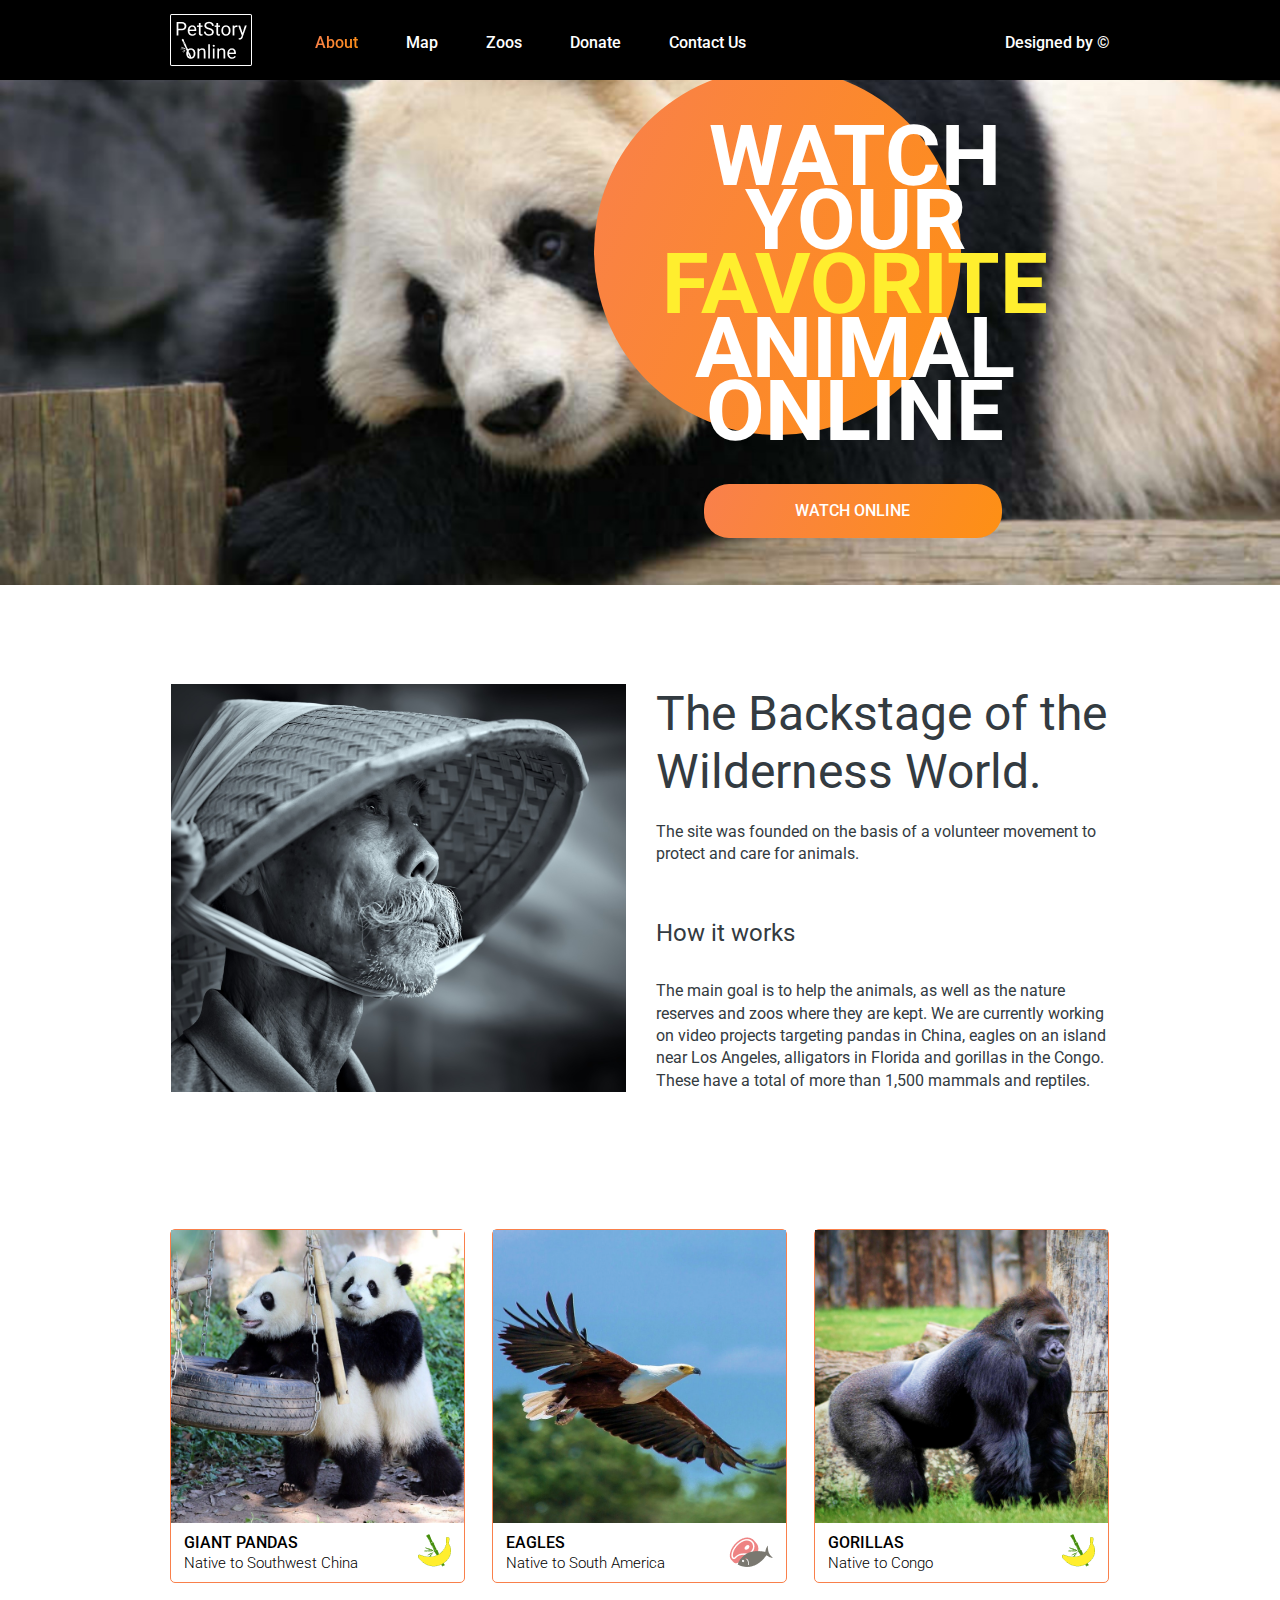
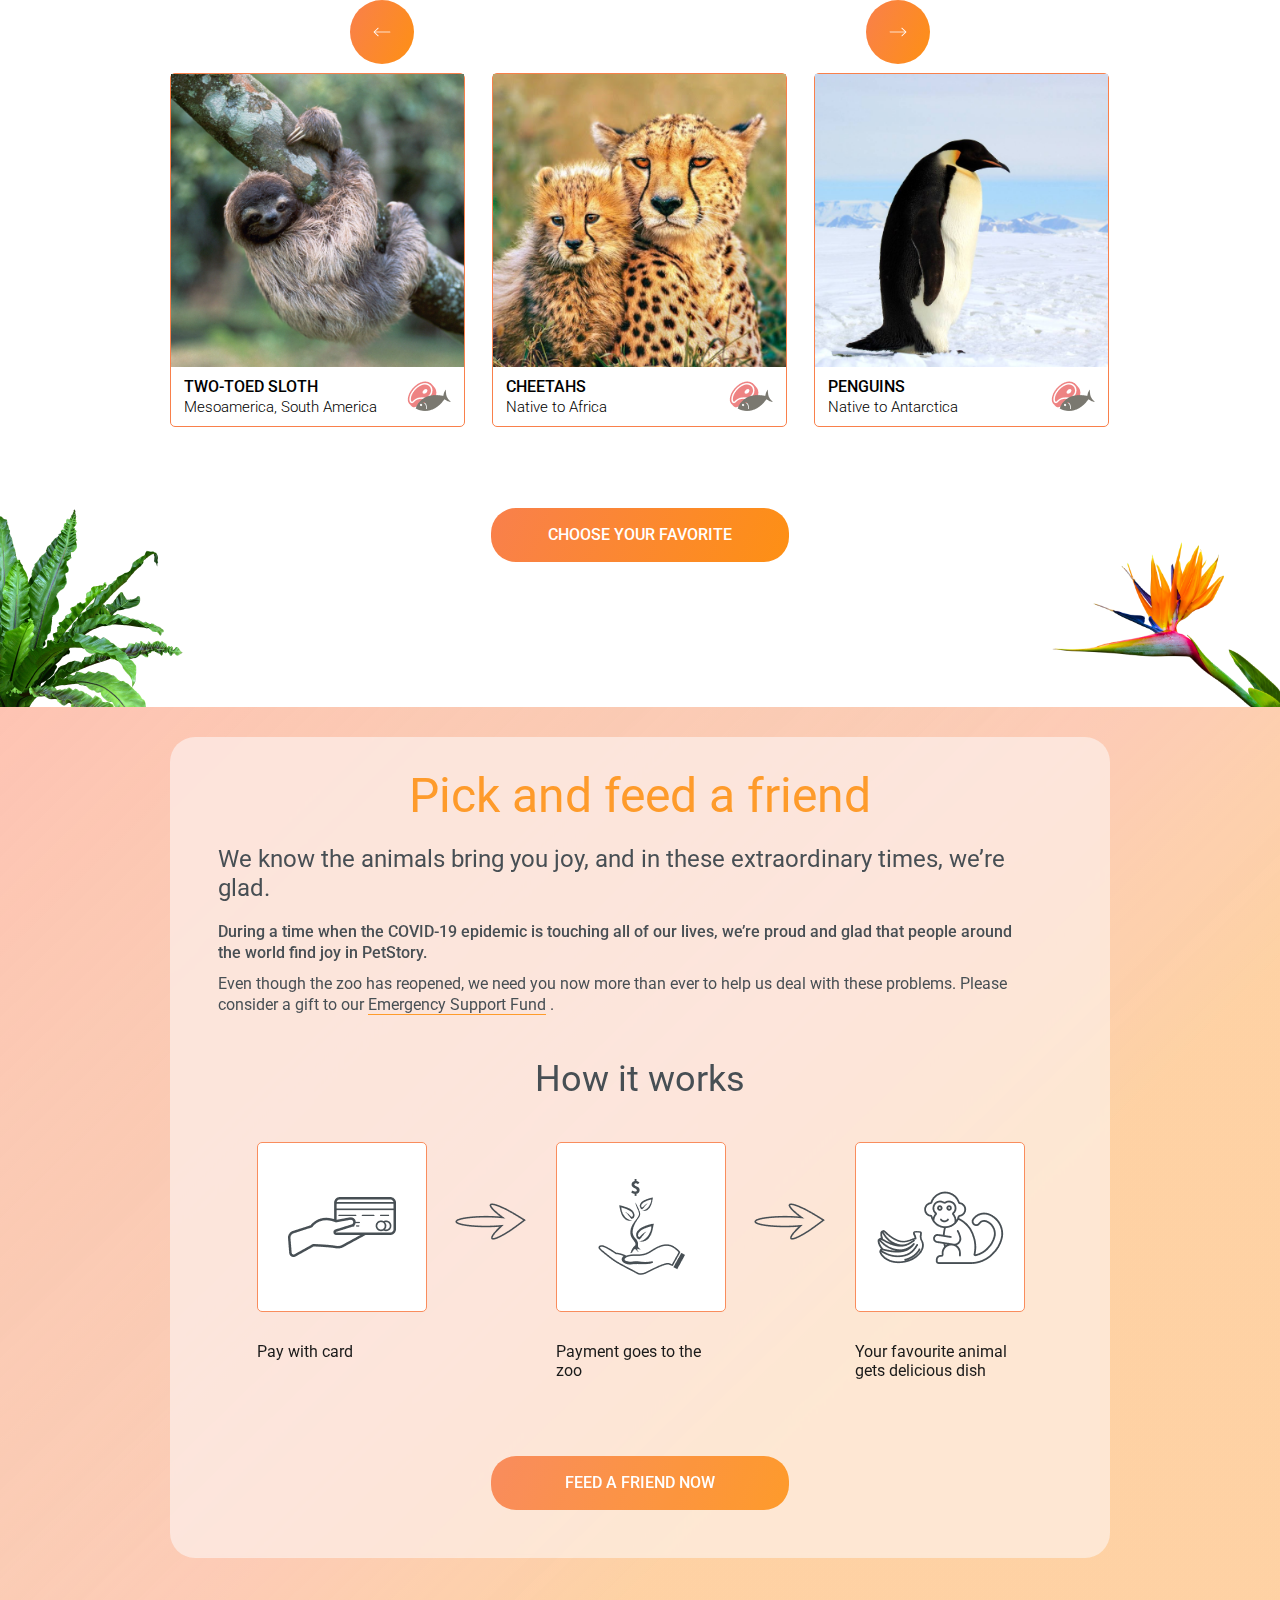
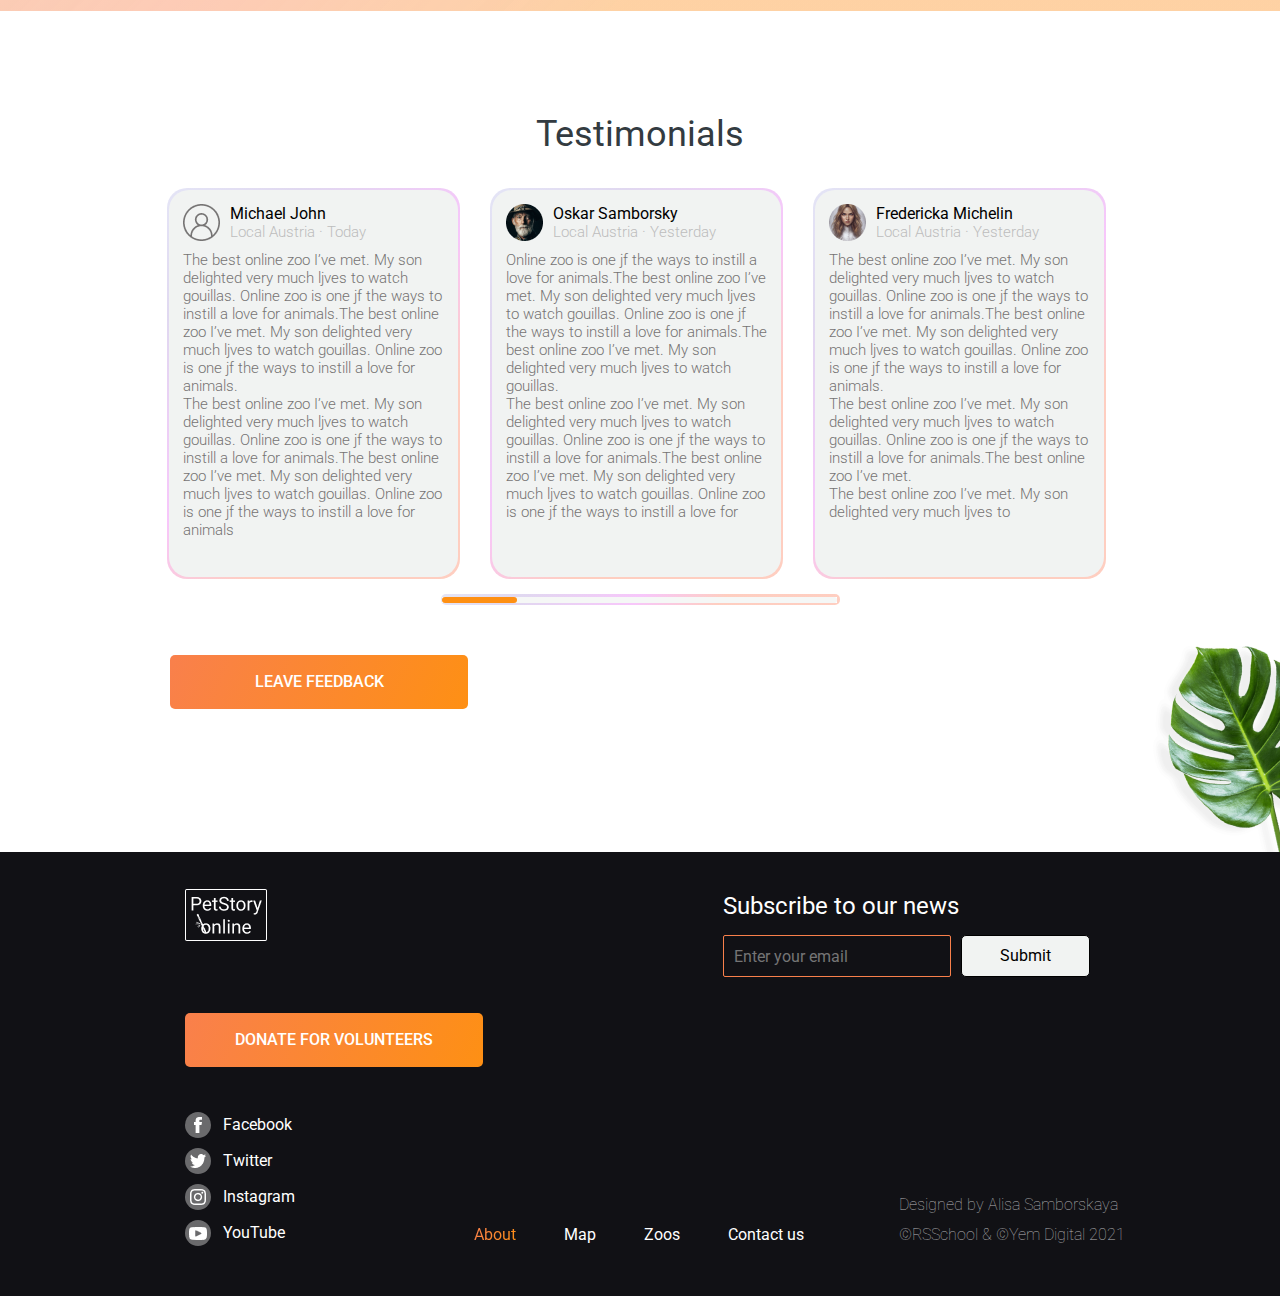
==== commit be1c41e9: "feat:clone from school repo" ====
--- a/pages/main/index.html
+++ b/pages/main/index.html
@@ -31,7 +31,22 @@
        </ul>
         </div>
        <p><a href="https://www.figma.com/file/XJE8p36rRzBeCbb7orxvt0/online-zoo-3-weeks-(Copy)?node-id=153%3A45" class="active">Designed by ©</a></p>
-       <img src="../../assets/icons/burger_menu (1).png" alt="burger" class="burger_menu">
+
+       <div class="burger_menu"> <div class="logo_animo"></div></div>
+       <div class="hidden_menu">
+        <div class="hidden_menu_list">
+            <ul class="list_menu">
+                <li class="active logo_li"><a href="../main/index.html">PetStory Online </a><img src="../../assets/icons/bamboo_orange.png" alt="logo"></li>
+                <li class="active"><a href="../main/index.html">About</a></li>
+                <li class="active">Map</li>
+                <li class="active">Zoos</li>
+                <li class="active"><a href="../donate/index.html">Donate</a></li>
+                <li class="active">Contact Us</li> 
+                <li><a href="https://www.figma.com/file/XJE8p36rRzBeCbb7orxvt0/online-zoo-3-weeks-(Copy)?node-id=153%3A45" class="active">Designed by ©</a></li>
+            </ul>
+            <button type="button" class="close_btn">x</button>
+        </div>
+       </div>
       </div>
     </header>
     <div class="watch">
@@ -64,9 +79,11 @@
         <img src="../../assets/images/palm_foto (1).png" alt="palm_image" class="foto_fixed0">
         <img src="../../assets/images/palm_foto.png" alt="palm_image" class="foto_fixed">
         <img src="../../assets/images/strelitzia 1.png" alt="palm_image" class="foto_fixed2">
+        <button type="button" class="move_btns left"><img src="../../assets/icons/Vector2.png" alt="vector" ></button>
+        <button type="button" class="move_btns right"><img src="../../assets/icons/Vector2.png" alt="vector" ></button>
         <div class="foto wrapper">
+            <div class="conteiner">
             <div class="foto_list wrapper">
-              <button type="button" class="move_btns"><img src="../../assets/icons/Vector2.png" alt="vector" ></button>
               <div class="list_container">
                   <div class="foto_list_item">
                       <img src="../../assets/images/Rectangle 5.png" alt="animal_foto"  class="animal">
@@ -139,11 +156,11 @@
                   </div>
               </div>
              </div>
-              <button type="button" class="move_btns"><img src="../../assets/icons/Vector2.png" alt="vector" ></button>
-            </div>
-            <div class="foto_favorite wrapper">
-              <button>choose your favorite</button>
-            </div>
+            </div>
+           </div>
+          </div>
+          <div class="foto_favorite wrapper">
+            <button>choose your favorite</button>
           </div>
     </div>
     
@@ -187,7 +204,10 @@
       </div>
       <div class="testimonials">
         <div class="testimonials_wrap wrapper">
+            <div class="pop_up">
+            </div>
             <h3>Testimonials</h3>
+            <div class="carusel_cont">
             <div class="testimonials_wrap_container">
                 <div class="container_item">
                     <div class="border">
@@ -233,6 +253,48 @@
                 <div class="container_item">
                     <div class="border">
                         <div class="container_item_header">
+                            <img src="../../assets/icons/user_icon.png" alt="foto">
+                            <div>
+                                <p>Max Loginovsky</p>
+                                <p>Kazakhstan &#183; Yesterday</p>
+                            </div>
+                        </div>
+                        <p class="container_item_text">На первый взгляд думал что это очень простой сайт, но оказалось что в нем много подводных камней, плюс кривоватый дизайн в фигме, гуляющие отступы и т.д.В любом случае поздравляю всех с окночанием третьего и заключительного задания связанного с этим сайтом!Почти 1000 строчек кода в CSS, еще пару десятков строк в js, все это позади!Ура мы молодцы! P.S. Если есть какие то недочеты пишите в дискорд, или просто не оценивайте анонимно, я всегда готов к диалогу, и все могу исправить
+                            в течении получаса максимум.
+                            </p>
+                    </div>
+                </div>
+                <div class="container_item">
+                    <div class="border">
+                        <div class="container_item_header">
+                            <img src="../../assets/icons/user_icon.png" alt="foto">
+                            <div>
+                                <p>Michael John</p>
+                                <p>Local Austria &#183; Today</p>
+                            </div>
+                        </div>
+                        <p class="container_item_text">The best online zoo I’ve met. My son delighted very much ljves to watch gouillas. Online zoo is one jf the ways to instill a love for animals.The best online zoo I’ve met. My son delighted very much ljves to watch gouillas. Online zoo is one jf the ways to instill a love for animals.<br>
+                            The best online zoo I’ve met. My son delighted very much ljves to watch gouillas. Online zoo is one jf the ways to instill a love for animals.The best online zoo I’ve met. My son delighted very much ljves to watch gouillas. Online zoo is one jf the ways to instill a love for <span>animals</span>
+                            </p>
+                    </div>
+                </div>
+                <div class="container_item">
+                    <div class="border">
+                        <div class="container_item_header">
+                            <img src="../../assets/icons/user_icon.png" alt="foto">
+                            <div>
+                                <p>Max Loginovsky</p>
+                                <p>Kazakhstan &#183; Yesterday</p>
+                            </div>
+                        </div>
+                        <p class="container_item_text">На первый взгляд думал что это очень простой сайт, но оказалось что в нем много подводных камней, плюс кривоватый дизайн в фигме, гуляющие отступы и т.д.В любом случае поздравляю всех с окночанием третьего и заключительного задания связанного с этим сайтом!Почти 1000 строчек кода в CSS, еще пару десятков строк в js, все это позади!Ура мы молодцы! P.S. Если есть какие то недочеты пишите в дискорд, или просто не оценивайте анонимно, я всегда готов к диалогу, и все могу исправить
+                            в течении получаса максимум.
+                            </p>
+                    </div>
+                </div>
+                <div class="container_item">
+                    <div class="border">
+                        <div class="container_item_header">
                             <img src="../../assets/icons/Ellipse 2 (1).png" alt="foto">
                             <div>
                                 <p>Mila Riksha</p>
@@ -244,12 +306,68 @@
                             </p>
                     </div>
                 </div>
-            </div>
-            <div class="scroll_bar">
-                <div class="scroll_bar_border">
-                    <div class="scroll_bar_border_item"></div>
-                </div>
-            </div>
+                <div class="container_item">
+                    <div class="border">
+                        <div class="container_item_header">
+                            <img src="../../assets/icons/Ellipse 3.png" alt="foto">
+                            <div>
+                                <p>Fredericka Michelin</p>
+                                <p>Local Austria &#183; Yesterday</p>
+                            </div>
+                        </div>
+                        <p class="container_item_text">The best online zoo I’ve met. My son delighted very much ljves to watch gouillas. Online zoo is one jf the ways to instill a love for animals.The best online zoo I’ve met. My son delighted very much ljves to watch gouillas. Online zoo is one jf the ways to instill a love for animals.<br>
+                            The best online zoo I’ve met. My son delighted very much ljves to watch gouillas. Online zoo is one jf the ways to instill a love for animals.The best online zoo I’ve met.<br>
+                            The best online zoo I’ve met. My son delighted very much ljves to 
+                            </p>
+                    </div>
+                </div>
+                <div class="container_item">
+                    <div class="border">
+                        <div class="container_item_header">
+                            <img src="../../assets/icons/Ellipse 2 (1).png" alt="foto">
+                            <div>
+                                <p>Mila Riksha</p>
+                                <p>Local Austria &#183; Yesterday</p>
+                            </div>
+                        </div>
+                        <p class="container_item_text">My son delighted very much ljves to watch gouillas. Online zoo is one jf the ways to instill a love for animals.The best online zoo I’ve met. My son delighted very much ljves to watch gouillas. Online zoo is one jf the ways to instill a love for animals.The best online zoo I’ve met. My son delighted very much ljves to watch gouillas. Online zoo is one jf the ways to instill a love for animals.The best online zoo I’ve met. My son delighted very much ljves to watch gouillas.<br>
+                            The best online zoo I’ve met. My son delighted very much ljves to watch gouillas. Online zoo is one jf 
+                            </p>
+                    </div>
+                </div>
+                <div class="container_item">
+                    <div class="border">
+                        <div class="container_item_header">
+                            <img src="../../assets/icons/Ellipse 2 (1).png" alt="foto">
+                            <div>
+                                <p>Mila Riksha</p>
+                                <p>Local Austria &#183; Yesterday</p>
+                            </div>
+                        </div>
+                        <p class="container_item_text">My son delighted very much ljves to watch gouillas. Online zoo is one jf the ways to instill a love for animals.The best online zoo I’ve met. My son delighted very much ljves to watch gouillas. Online zoo is one jf the ways to instill a love for animals.The best online zoo I’ve met. My son delighted very much ljves to watch gouillas. Online zoo is one jf the ways to instill a love for animals.The best online zoo I’ve met. My son delighted very much ljves to watch gouillas.<br>
+                            The best online zoo I’ve met. My son delighted very much ljves to watch gouillas. Online zoo is one jf 
+                            </p>
+                    </div>
+                </div>
+                <div class="container_item">
+                    <div class="border">
+                        <div class="container_item_header">
+                            <img src="../../assets/icons/user_icon.png" alt="foto">
+                            <div>
+                                <p>Max Loginovsky</p>
+                                <p>Kazakhstan &#183; Yesterday</p>
+                            </div>
+                        </div>
+                        <p class="container_item_text">На первый взгляд думал что это очень простой сайт, но оказалось что в нем много подводных камней, плюс кривоватый дизайн в фигме, гуляющие отступы и т.д.В любом случае поздравляю всех с окночанием третьего и заключительного задания связанного с этим сайтом!Почти 1000 строчек кода в CSS, еще пару десятков строк в js, все это позади!Ура мы молодцы! P.S. Если есть какие то недочеты пишите в дискорд, или просто не оценивайте анонимно, я всегда готов к диалогу, и все могу исправить
+                            в течении получаса максимум.
+                            </p>
+                    </div>
+                </div>
+            </div>
+        </div>
+            <form class="scroll_bar">
+                <input class="range" type="range" min="0" max="7" value="0" step="1">
+            </form>
             <div class="testimonials_wrap_btns">
                 <button type="button">leave feedback</button>
             </div>
--- a/pages/main/style.css
+++ b/pages/main/style.css
@@ -23,7 +23,6 @@
 .wrapper {
   width: 1160px;
   margin: 0 auto;
-  overflow: hidden;
 }
 
 .header {
@@ -35,9 +34,53 @@
 }
 .header .burger_menu {
   display: none;
+  width: 30px;
+  height: 30px;
+  cursor: pointer;
+}
+.header .logo_animo {
+  position: relative;
+  transform: translateY(16px);
+  background: rgb(255, 255, 255);
+  transition: all 0ms 300ms;
+}
+.header .logo_animo.animate {
+  background: rgba(255, 255, 255, 0);
 }
 .header .burger_logo {
   display: none;
+}
+.header .logo_animo,
+.header .logo_animo:after,
+.header .logo_animo:before {
+  width: 20px;
+  height: 3px;
+}
+.header .logo_animo:before {
+  content: "";
+  position: absolute;
+  left: 0;
+  bottom: 7px;
+  background: rgb(255, 255, 255);
+  transition: bottom 300ms 300ms cubic-bezier(0.23, 1, 0.32, 1), transform 300ms cubic-bezier(0.23, 1, 0.32, 1);
+}
+.header .logo_animo:after {
+  content: "";
+  position: absolute;
+  left: 0;
+  top: 7px;
+  background: rgb(255, 255, 255);
+  transition: top 300ms 300ms cubic-bezier(0.23, 1, 0.32, 1), transform 300ms cubic-bezier(0.23, 1, 0.32, 1);
+}
+.header .logo_animo.animate:after {
+  top: 0;
+  transform: rotate(45deg);
+  transition: top 300ms cubic-bezier(0.23, 1, 0.32, 1), transform 300ms 300ms cubic-bezier(0.23, 1, 0.32, 1);
+}
+.header .logo_animo.animate:before {
+  bottom: 0;
+  transform: rotate(-45deg);
+  transition: bottom 300ms cubic-bezier(0.23, 1, 0.32, 1), transform 300ms 300ms cubic-bezier(0.23, 1, 0.32, 1);
 }
 .header_wrap {
   display: flex;
@@ -67,16 +110,72 @@
   background-clip: text;
   cursor: pointer;
 }
-.header_wrap a {
-  text-decoration: none;
-  color: #FFFFFF;
-}
 .header_wrap a:hover {
   background: linear-gradient(113.96deg, #F9804B 1.49%, #FE9013 101.44%);
   -webkit-background-clip: text;
   -webkit-text-fill-color: transparent;
   background-clip: text;
   cursor: pointer;
+}
+.header_wrap .hidden_menu {
+  position: fixed;
+  z-index: 3;
+  right: 0;
+  left: 0;
+  top: 0;
+  bottom: 0;
+  background-color: rgba(228, 115, 9, 0.6352941176);
+  display: none;
+  opacity: 0;
+  justify-content: center;
+  align-items: flex-start;
+  transition: 0.7s;
+}
+.header_wrap .hidden_menu_list {
+  position: relative;
+  width: 640px;
+  height: 0px;
+  background-color: #E5E5E5;
+  transition: 0.7s;
+  overflow: hidden;
+  box-sizing: border-box;
+}
+.header_wrap .hidden_menu_list .list_menu {
+  display: flex;
+  flex-direction: column;
+  align-items: flex-start;
+  gap: 15px;
+  color: #333B41;
+  padding: 15px;
+}
+.header_wrap .hidden_menu_list .list_menu .logo_li {
+  position: relative;
+  width: 65px;
+  color: #E47209;
+  text-align: center;
+  border: 1px solid #E47209;
+  font-weight: 400;
+  font-size: 15.2116px;
+  line-height: 120%;
+  padding: 5px;
+  margin-bottom: 10px;
+}
+.header_wrap .hidden_menu_list .list_menu .logo_li img {
+  position: absolute;
+  left: 11px;
+  top: 20px;
+}
+.header_wrap .hidden_menu_list .list_menu .active:hover {
+  background-color: #E47209;
+}
+.header_wrap .hidden_menu_list .close_btn {
+  color: #E47209;
+  background-color: inherit;
+  border: none;
+  position: absolute;
+  top: 15px;
+  right: 20px;
+  font-size: 25px;
 }
 
 .watch {
@@ -188,6 +287,15 @@
 
 .foto {
   position: relative;
+  overflow: hidden;
+  width: 1160px;
+  height: 899px;
+  display: flex;
+}
+.foto .conteiner {
+  display: flex;
+  width: 1160px;
+  position: relative;
 }
 .foto_fixed0 {
   display: none;
@@ -201,13 +309,90 @@
   bottom: 0;
   right: 0;
 }
-.foto_favorite {
-  padding: 80px 0 100px;
+.foto_list {
+  position: absolute;
+  display: flex;
+  flex-wrap: wrap;
+  align-items: center;
+  width: 1160px;
+  transition: 1s ease-in-out;
+}
+.foto_list .list_container {
+  height: 426px;
+  margin-right: 26px;
+  margin-top: 20px;
+}
+.foto_list .list_container:nth-child(3) {
+  margin-right: 0px;
+}
+.foto_list .list_container:nth-child(6) {
+  margin-right: 0px;
+}
+.foto_list_item {
+  position: relative;
+  display: flex;
+  flex-direction: column;
+  border: 1px solid #F9804B;
+  border-radius: 5px;
+  width: 366px;
+  height: 426px;
+  transition: 0.5s;
+}
+.foto_list_item .animal_foto {
+  width: 366px;
+  position: absolute;
+}
+.foto_list_item:hover .animal {
+  transition: 0.5s;
+  filter: brightness(50%);
+  transform: scale(1.05);
+}
+.foto_list_item:hover .hidden {
+  bottom: 50%;
+}
+.foto_list_item:hover .hidden p {
+  color: #E0D8F0;
+}
+
+.foto_fon {
+  position: relative;
+  overflow: hidden;
+}
+.foto_fon .move_btns {
+  background: linear-gradient(113.96deg, #F9804B 1.49%, #FE9013 101.44%);
   display: flex;
   justify-content: center;
   align-items: center;
-}
-.foto_favorite button {
+  border: none;
+  padding: 27px 23px;
+  border-radius: 50%;
+  position: absolute;
+  top: 40%;
+  transform: translate(0, -50%);
+  z-index: 5;
+}
+.foto_fon .move_btns:hover {
+  background: #E47209;
+}
+.foto_fon .move_btns:active {
+  background: #4B9200;
+}
+.foto_fon .right {
+  right: 135px;
+}
+.foto_fon .right img {
+  transform: rotate(180deg);
+}
+.foto_fon .left {
+  left: 135px;
+}
+.foto_fon .foto_favorite {
+  padding: 68px 0 100px;
+  display: flex;
+  justify-content: center;
+  align-items: center;
+}
+.foto_fon .foto_favorite button {
   background: linear-gradient(113.96deg, #F9804B 1.49%, #FE9013 101.44%);
   width: 298px;
   height: 54px;
@@ -220,84 +405,11 @@
   color: #FFFFFF;
   border: none;
 }
-.foto_favorite button:hover {
+.foto_fon .foto_favorite button:hover {
   background: #E47209;
 }
-.foto_favorite button:active {
+.foto_fon .foto_favorite button:active {
   background: #4B9200;
-}
-.foto .move_btns {
-  background: linear-gradient(113.96deg, #F9804B 1.49%, #FE9013 101.44%);
-  display: flex;
-  justify-content: center;
-  align-items: center;
-  border: none;
-  padding: 27px 23px;
-  border-radius: 50%;
-  position: absolute;
-  top: 50%;
-  transform: translate(0, -37%);
-}
-.foto .move_btns:hover {
-  background: #E47209;
-}
-.foto .move_btns:active {
-  background: #4B9200;
-}
-.foto .move_btns:first-child {
-  left: -81px;
-}
-.foto .move_btns:last-child {
-  right: -81px;
-}
-.foto .move_btns:last-child img {
-  transform: rotate(180deg);
-}
-.foto_list {
-  position: relative;
-  display: flex;
-  flex-wrap: wrap;
-  align-items: center;
-}
-.foto_list .list_container {
-  height: 426px;
-  margin-right: 27px;
-  margin-top: 20px;
-}
-.foto_list .list_container:nth-child(4) {
-  margin-right: 0px;
-}
-.foto_list .list_container:nth-child(7) {
-  margin-right: 0px;
-}
-.foto_list_item {
-  position: relative;
-  display: flex;
-  flex-direction: column;
-  border: 1px solid #F9804B;
-  border-radius: 5px;
-  width: 366px;
-  height: 426px;
-  transition: 0.5s;
-}
-.foto_list_item .animal_foto {
-  width: 366px;
-  position: absolute;
-}
-.foto_list_item:hover .animal {
-  transition: 0.5s;
-  filter: brightness(50%);
-  transform: scale(1.05);
-}
-.foto_list_item:hover .hidden {
-  bottom: 50%;
-}
-.foto_list_item:hover .hidden p {
-  color: #E0D8F0;
-}
-
-.foto_fon {
-  position: relative;
 }
 
 .hidden {
@@ -443,10 +555,33 @@
   position: relative;
   padding-bottom: 180px;
 }
+.testimonials .close_btn2 {
+  color: #E47209;
+  background-color: #F1F3F2;
+  border: none;
+  position: absolute;
+  top: 10px;
+  right: 10px;
+  font-size: 25px;
+}
 .testimonials_wrap {
   display: flex;
   flex-direction: column;
   align-items: center;
+}
+.testimonials_wrap .pop_up {
+  position: fixed;
+  right: 0;
+  left: 0;
+  bottom: 0;
+  top: 0;
+  background-color: rgba(228, 115, 9, 0.6352941176);
+  display: none;
+  justify-content: center;
+  align-items: center;
+  transition: 1s ease-in-out;
+  padding-top: 20px;
+  z-index: 10;
 }
 .testimonials_wrap h3 {
   font-weight: 400;
@@ -458,8 +593,15 @@
 }
 .testimonials_wrap_container {
   display: flex;
-  gap: 30px;
+  gap: 24px;
   margin-bottom: 10px;
+  transition: 0.7s ease-in-out;
+}
+.testimonials_wrap .carusel_cont {
+  width: 1160px;
+  overflow: hidden;
+  display: flex;
+  transition: 0.8s ease-in-out;
 }
 .testimonials_wrap .container_item {
   background: linear-gradient(315.75deg, rgba(254, 189, 171, 0.74) 30.06%, rgba(243, 169, 248, 0.66) 50.74%, #E0D8F0 80.49%, #EAF7FE 127.9%, #EAF7FE 149.54%);
@@ -468,13 +610,21 @@
   width: 268px;
   height: 391px;
   box-sizing: border-box;
-  overflow-y: hidden;
+  justify-self: left;
+  transition: 0.7s ease-in-out;
+  position: relative;
 }
 .testimonials_wrap .container_item .border {
   background-color: #F1F3F2;
   border-radius: 20px;
   padding: 14px;
   padding-bottom: 20px;
+  width: 264px;
+  height: 388px;
+  box-sizing: border-box;
+  overflow: hidden;
+  box-sizing: border-box;
+  transition: 0.7s ease-in-out;
 }
 .testimonials_wrap .container_item_header {
   display: flex;
@@ -499,34 +649,42 @@
   font-size: 15px;
   line-height: 120%;
   color: #767474;
+  transition: 0.7s ease-in-out;
 }
 .testimonials_wrap .scroll_bar {
-  margin-top: 10px;
+  margin-top: 5px;
   margin-bottom: 30px;
   width: 599px;
-  height: 8px;
+  height: 9px;
   padding: 1px;
-  box-sizing: border-box;
   border-radius: 5px;
   background: linear-gradient(315.75deg, rgba(254, 189, 171, 0.74) 30.06%, rgba(243, 169, 248, 0.66) 50.74%, #E0D8F0 80.49%, #EAF7FE 127.9%, #EAF7FE 149.54%);
 }
-.testimonials_wrap .scroll_bar_border {
+.testimonials_wrap .scroll_bar .range {
+  -webkit-appearance: none;
+     -moz-appearance: none;
+          appearance: none;
+  height: 6px;
+  width: 597px;
+  transform: translateY(-7px);
+}
+.testimonials_wrap .scroll_bar .range::-webkit-slider-thumb:hover {
+  background: #E47209;
+}
+.testimonials_wrap .scroll_bar .range::-webkit-slider-thumb:active {
+  background: #4B9200;
+}
+.testimonials_wrap .scroll_bar .range::-webkit-slider-runnable-track {
   background: #F5F7F6;
-  width: 597px;
-  height: 6px;
   border-radius: 5px;
 }
-.testimonials_wrap .scroll_bar_border_item {
+.testimonials_wrap .scroll_bar .range::-webkit-slider-thumb {
   height: 6px;
   border-radius: 5px;
   background: #FE9013;
   width: 115.2px;
-}
-.testimonials_wrap .scroll_bar_border_item:hover {
-  background: #E47209;
-}
-.testimonials_wrap .scroll_bar_border_item:active {
-  background: #4B9200;
+  -webkit-appearance: none;
+          appearance: none;
 }
 .testimonials_wrap_btns {
   align-self: flex-start;
@@ -819,6 +977,9 @@
   .foto {
     padding: 0;
   }
+  .foto .conteiner {
+    width: 1000px;
+  }
   .foto_fixed {
     display: none;
   }
@@ -836,17 +997,8 @@
   .foto_favorite {
     padding: 85px 0 140px;
   }
-  .foto .move_btns {
-    transform: translate(0, -33%);
-  }
-  .foto .move_btns:first-child {
-    left: 35%;
-  }
-  .foto .move_btns:last-child {
-    right: 35%;
-  }
-  .foto .move_btns:last-child img {
-    transform: rotate(180deg);
+  .foto_list {
+    width: 1000px;
   }
   .foto_list .list_container {
     height: 354px;
@@ -858,7 +1010,7 @@
   .foto_list .list_container:nth-child(5) {
     margin-top: 90px;
   }
-  .foto_list .list_container:nth-child(7) {
+  .foto_list .list_container:nth-child(4) {
     margin-top: 90px;
   }
   .foto_list_item {
@@ -869,8 +1021,31 @@
   .hidden {
     margin-bottom: -5px;
   }
+  .foto_fon {
+    overflow: hidden;
+  }
+  .foto_fon .move_btns {
+    top: 38.5%;
+    transform: translate(0, -50%);
+    z-index: 5;
+  }
+  .foto_fon .right {
+    right: 350px;
+  }
+  .foto_fon .right img {
+    transform: rotate(180deg);
+  }
+  .foto_fon .left {
+    left: 350px;
+  }
+  .foto_fon .foto_favorite {
+    padding: 0px 0 145px;
+    display: flex;
+    justify-content: center;
+    align-items: center;
+  }
   .feed {
-    padding: 30px 30px 100px;
+    padding: 30px 30px 53px;
   }
   .feed .feed_btns {
     padding-top: 70px;
@@ -912,17 +1087,20 @@
     height: 244px;
   }
   .testimonials {
-    margin-top: 55px;
-    padding-bottom: 140px;
+    margin-top: 100px;
+    padding-bottom: 143px;
     overflow: hidden;
   }
   .testimonials_wrap h3 {
     margin-bottom: 30px;
+  }
+  .testimonials_wrap .carusel_cont {
+    width: 990px;
   }
   .testimonials_wrap_container {
     display: flex;
     gap: 30px;
-    margin-left: -5px;
+    margin-left: 22px;
     margin-bottom: 10px;
   }
   .testimonials_wrap .container_item {
@@ -934,7 +1112,8 @@
   .testimonials_wrap .container_item .border {
     padding: 14px;
     padding-bottom: 20px;
-    height: 91%;
+    height: 387px;
+    width: 289px;
   }
   .testimonials_wrap .container_item_header {
     display: flex;
@@ -942,20 +1121,17 @@
     margin-bottom: 10px;
     gap: 10px;
   }
-  .testimonials_wrap .container_item:nth-child(2) {
-    display: none;
-  }
   .testimonials_wrap .scroll_bar {
     width: 397px;
     margin-bottom: 50px;
   }
-  .testimonials_wrap .scroll_bar_border {
-    background: #F5F7F6;
+  .testimonials_wrap .scroll_bar .range {
     width: 395px;
-    height: 6px;
-    border-radius: 5px;
-  }
-  .testimonials_wrap .scroll_bar_border_item {
+  }
+  .testimonials_wrap .scroll_bar .range::-webkit-slider-runnable-track {
+    width: 200px;
+  }
+  .testimonials_wrap .scroll_bar .range::-webkit-slider-thumb {
     width: 75px;
   }
   .testimonials_fixed {
@@ -964,7 +1140,7 @@
   .testimonials_fixed2 {
     display: block;
     position: absolute;
-    bottom: -90px;
+    bottom: -87px;
     right: 0;
   }
   .footer {
@@ -1051,7 +1227,7 @@
   }
   .watch_wrap_main button {
     margin-top: -65px;
-    margin-left: -499px;
+    margin-left: -504px;
     margin-right: 0;
   }
   .watch_wrap_text {
@@ -1094,6 +1270,12 @@
   }
   .foto {
     padding: 0;
+    height: 813px;
+  }
+  .foto .conteiner {
+    display: flex;
+    width: 640px;
+    position: relative;
   }
   .foto_fixed {
     display: block;
@@ -1109,46 +1291,32 @@
     right: 0;
     width: 175px;
   }
-  .foto_favorite {
-    padding: 60px 0 102px;
-  }
-  .foto .move_btns {
-    transform: translate(0, -57%);
-  }
-  .foto .move_btns:first-child {
-    left: 38%;
-  }
-  .foto .move_btns:last-child {
-    right: 38%;
-  }
-  .foto .move_btns:last-child img {
-    transform: rotate(180deg);
-  }
   .foto_list {
     padding: 20;
     margin: 0;
     gap: 0;
     justify-content: center;
+    width: 640px;
   }
   .foto_list .list_container {
     height: 332px;
     margin-right: 0px;
     margin-top: 0px;
   }
-  .foto_list .list_container:nth-child(2) {
+  .foto_list .list_container:nth-child(1) {
     margin-right: 25px;
   }
-  .foto_list .list_container:nth-child(4) {
+  .foto_list .list_container:nth-child(3) {
     margin-right: 25px;
     margin-top: 90px;
   }
+  .foto_list .list_container:nth-child(4) {
+    margin-top: 90px;
+  }
   .foto_list .list_container:nth-child(5) {
-    margin-top: 90px;
+    display: none;
   }
   .foto_list .list_container:nth-child(6) {
-    display: none;
-  }
-  .foto_list .list_container:nth-child(7) {
     display: none;
   }
   .foto_list_item {
@@ -1164,6 +1332,39 @@
   }
   .hidden p:last-child {
     font-size: 11.6901px;
+  }
+  .foto_fon .move_btns {
+    top: 38.5%;
+    transform: translate(0, -50%);
+    z-index: 5;
+  }
+  .foto_fon .right {
+    right: 242px;
+  }
+  .foto_fon .right img {
+    transform: rotate(180deg);
+  }
+  .foto_fon .left {
+    left: 242px;
+  }
+  .foto_fon .foto_favorite {
+    padding: 0px 0 100px;
+    display: flex;
+    justify-content: center;
+    align-items: center;
+  }
+  .foto_fon .foto_favorite button {
+    background: linear-gradient(113.96deg, #F9804B 1.49%, #FE9013 101.44%);
+    width: 298px;
+    height: 54px;
+    border-radius: 25px;
+    font-weight: 500;
+    font-size: 16px;
+    line-height: 140%;
+    text-align: center;
+    text-transform: uppercase;
+    color: #FFFFFF;
+    border: none;
   }
   .feed {
     padding: 20px 0px 20px;
@@ -1237,10 +1438,15 @@
   .testimonials_wrap h3 {
     margin-bottom: 30px;
   }
+  .testimonials_wrap .carusel_cont {
+    width: 630px;
+    margin-left: 30px;
+    height: 360px;
+  }
   .testimonials_wrap_container {
     flex-direction: column;
     gap: 15px;
-    margin-left: -5px;
+    margin-left: 0px;
     margin-bottom: 10px;
   }
   .testimonials_wrap .container_item {
@@ -1250,7 +1456,8 @@
   .testimonials_wrap .container_item .border {
     padding: 14px;
     padding-bottom: 20px;
-    height: 67%;
+    width: 596px;
+    height: 105px;
   }
   .testimonials_wrap .container_item .border .container_item_text {
     overflow: hidden;
@@ -1269,7 +1476,7 @@
     display: none;
   }
   .testimonials_wrap_btns {
-    margin-top: 27px;
+    margin-top: 35px;
     align-self: center;
   }
   .testimonials_wrap_btns button {
@@ -1445,10 +1652,14 @@
     display: none;
   }
   .foto {
+    height: 1427px;
     padding: 0;
   }
   .foto_fon {
     overflow: hidden;
+  }
+  .foto .conteiner {
+    height: 1400px;
   }
   .foto_fixed {
     display: none;
@@ -1480,6 +1691,7 @@
     margin-left: -6px;
     gap: 0;
     justify-content: center;
+    position: relative;
   }
   .foto_list .list_container {
     height: 332px;
@@ -1498,6 +1710,28 @@
   .foto_list_item {
     width: 285px;
     height: 332px;
+  }
+  .foto_fon .move_btns {
+    display: none;
+  }
+  .foto_fon .foto_favorite {
+    padding: 0px 0 60px;
+    display: flex;
+    justify-content: center;
+    align-items: center;
+  }
+  .foto_fon .foto_favorite button {
+    background: linear-gradient(113.96deg, #F9804B 1.49%, #FE9013 101.44%);
+    width: 298px;
+    height: 54px;
+    border-radius: 25px;
+    font-weight: 500;
+    font-size: 16px;
+    line-height: 140%;
+    text-align: center;
+    text-transform: uppercase;
+    color: #FFFFFF;
+    border: none;
   }
   .hidden {
     margin-bottom: -8px;
@@ -1590,10 +1824,14 @@
     margin-bottom: 20px;
     font-size: 24px;
   }
+  .testimonials_wrap .carusel_cont {
+    width: 340px;
+    height: 360px;
+  }
   .testimonials_wrap_container {
     flex-direction: column;
     gap: 15px;
-    margin-left: -5px;
+    margin-left: 20px;
     margin-bottom: 10px;
   }
   .testimonials_wrap .container_item {
@@ -1603,7 +1841,8 @@
   .testimonials_wrap .container_item .border {
     padding: 14px;
     padding-bottom: 20px;
-    height: 67%;
+    width: 295px;
+    height: 105px;
   }
   .testimonials_wrap .container_item .border .container_item_text {
     padding-left: 5px;
@@ -1626,7 +1865,7 @@
     display: none;
   }
   .testimonials_wrap_btns {
-    margin-top: 18px;
+    margin-top: 25px;
     align-self: center;
   }
   .testimonials_wrap_btns button {
